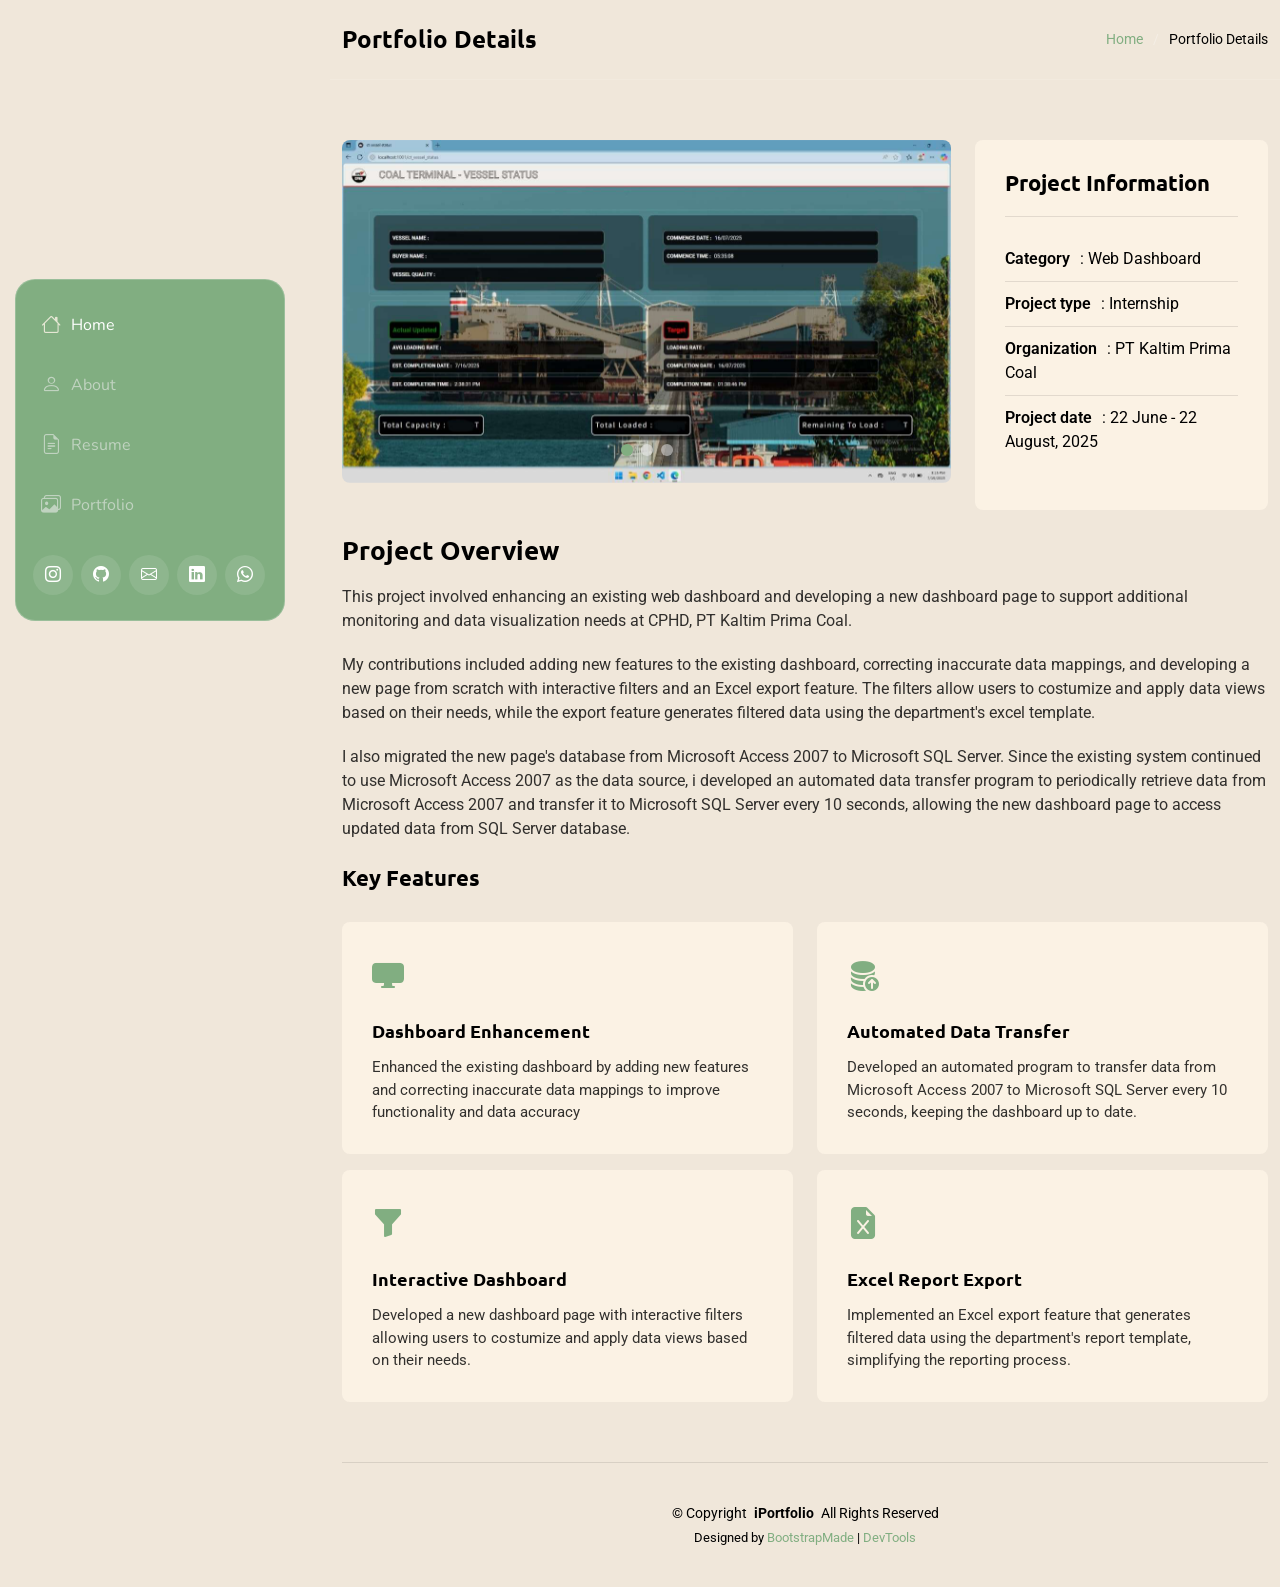
==== portfolio1-details.html @ 8351d17c "adding parts of portofolio" ====
<!DOCTYPE html>
<html lang="en">

<head>
  <meta charset="utf-8">
  <meta content="width=device-width, initial-scale=1.0" name="viewport">
  <title>My portfolio1</title>
  <meta name="description" content="">
  <meta name="keywords" content="">

  <!-- Favicons -->
  <link href="assets/img/favicon.png" rel="icon">
  <link href="assets/img/apple-touch-icon.png" rel="apple-touch-icon">

  <!-- Fonts -->
  <link href="https://fonts.googleapis.com" rel="preconnect">
  <link href="https://fonts.gstatic.com" rel="preconnect" crossorigin>
  <link href="https://fonts.googleapis.com/css2?family=Roboto:ital,wght@0,100;0,300;0,400;0,500;0,700;0,900;1,100;1,300;1,400;1,500;1,700;1,900&family=Ubuntu:ital,wght@0,300;0,400;0,500;0,700;1,300;1,400;1,500;1,700&family=Nunito:ital,wght@0,200;0,300;0,400;0,500;0,600;0,700;0,800;0,900;1,200;1,300;1,400;1,500;1,600;1,700;1,800;1,900&display=swap" rel="stylesheet">

  <!-- Vendor CSS Files -->
  <link href="assets/vendor/bootstrap/css/bootstrap.min.css" rel="stylesheet">
  <link href="assets/vendor/bootstrap-icons/bootstrap-icons.css" rel="stylesheet">
  <link href="assets/vendor/aos/aos.css" rel="stylesheet">
  <link href="assets/vendor/glightbox/css/glightbox.min.css" rel="stylesheet">
  <link href="assets/vendor/swiper/swiper-bundle.min.css" rel="stylesheet">

  <!-- Main CSS File -->
  <link href="assets/css/main.css" rel="stylesheet">

  <!-- =======================================================
  * Template Name: SnapFolio
  * Template URL: https://bootstrapmade.com/snapfolio-bootstrap-portfolio-template/
  * Updated: Jul 21 2025 with Bootstrap v5.3.7
  * Author: BootstrapMade.com
  * License: https://bootstrapmade.com/license/
  ======================================================== -->
</head>

<body class="portfolio-details-page">

  <header id="header" class="header dark-background d-flex flex-column justify-content-center">
    <i class="header-toggle d-xl-none bi bi-list"></i>

    <div class="header-container d-flex flex-column align-items-start">
      <nav id="navmenu" class="navmenu">
        <ul>
          <li><a href="index.html#hero" class="active"><i class="bi bi-house navicon"></i>Home</a></li>
          <li><a href="index.html#about"><i class="bi bi-person navicon"></i> About</a></li>
          <li><a href="index.html#resume"><i class="bi bi-file-earmark-text navicon"></i> Resume</a></li>
          <li><a href="index.html#portfolio"><i class="bi bi-images navicon"></i> Portfolio</a></li>
        </ul>
      </nav>

      <div class="social-links text-center">
        <a href="https://www.instagram.com/awenut_"><i class="bi bi-instagram"></i></a>
        <a href="https://github.com/AnisaWandalia"><i class="bi bi-github"></i></a>
        <a href="mailto:anisawandalia@gmail.com"><i class="bi bi-envelope"></i></a>
        <a href="https://linkedin.com/in/anisawandalia"><i class="bi bi-linkedin"></i></a>
        <a href="https://wa.me/6282187689643"><i class="bi bi-whatsapp"></i></a>
      </div>
    </div>

  </header>

  <main class="main">

    <!-- Page Title -->
    <div class="page-title dark-background">
      <div class="container d-lg-flex justify-content-between align-items-center">
        <h1 class="mb-2 mb-lg-0">Portfolio Details</h1>
        <nav class="breadcrumbs">
          <ol>
            <li><a href="index.html">Home</a></li>
            <li class="current">Portfolio Details</li>
          </ol>
        </nav>
      </div>
    </div><!-- End Page Title -->

    <!-- Portfolio Details Section -->
    <section id="portfolio-details" class="portfolio-details section">

      <div class="container" data-aos="fade-up" data-aos-delay="100">

        <div class="row gy-4">

          <div class="col-lg-8">
            <div class="portfolio-details-slider swiper init-swiper">

              <script type="application/json" class="swiper-config">
                {
                  "loop": true,
                  "speed": 600,
                  "autoplay": {
                    "delay": 5000
                  },
                  "slidesPerView": "auto",
                  "pagination": {
                    "el": ".swiper-pagination",
                    "type": "bullets",
                    "clickable": true
                  }
                }
              </script>

              <div class="swiper-wrapper align-items-center">

                <div class="swiper-slide">
                  <img src="assets/img/portfolio/KPC2.jpg" alt="Portfolio Image" class="img-fluid" loading="lazy">
                </div>

                <div class="swiper-slide">
                  <img src="assets/img/portfolio/KPC3.jpg" alt="Portfolio Image" class="img-fluid" loading="lazy">
                </div>

                <div class="swiper-slide">
                  <img src="assets/img/portfolio/KPC4.jpg" alt="Portfolio Image" class="img-fluid" loading="lazy">
                </div>

              </div>
              <div class="swiper-pagination"></div>
            </div>
          </div>

          <div class="col-lg-4">
            <div class="portfolio-info" data-aos="fade-left" data-aos-delay="200">
              <h3>Project Information</h3>
              <ul>
                <li><strong>Category</strong>: Web Dashboard</li>
                <li><strong>Project type</strong>: Internship</li>
                <li><strong>Organization</strong>: PT Kaltim Prima Coal</li>
                <li><strong>Project date</strong>: 22 June - 22 August, 2025</li>
              </ul>
            </div>
          </div>

          <div class="col-lg-12">
            <div class="portfolio-description" data-aos="fade-up" data-aos-delay="300">
              <h2>Project Overview</h2>
              <p>
                This project involved enhancing an existing web dashboard and developing a new dashboard page to support additional monitoring and data visualization needs at CPHD, PT Kaltim Prima Coal.
              <p>
                My contributions included adding new features to the existing dashboard, correcting inaccurate data mappings, and developing a new page from scratch with interactive filters and an Excel export feature. The filters allow users to costumize and apply data views based on their needs, while the export feature generates filtered data using the department's excel template.
              </p>
              <p>
                I also migrated the new page's database from Microsoft Access 2007 to Microsoft SQL Server. Since the existing system continued to use Microsoft Access 2007 as the data source, i developed an automated data transfer program to periodically retrieve data from Microsoft Access 2007 and transfer it to Microsoft SQL Server every 10 seconds, allowing the new dashboard page to access updated data from SQL Server database.
              </p>

              <div class="features mt-4">
                <h3>Key Features</h3>
                <div class="row gy-3">
                  <div class="col-md-6">
                    <div class="feature-item" data-aos="fade-up" data-aos-delay="400">
                      <i class="bi bi-display-fill"></i>
                      <h4>Dashboard Enhancement</h4>
                      <p>Enhanced the existing dashboard by adding new features and correcting inaccurate data mappings to improve functionality and data accuracy</p>
                    </div>
                  </div>

                  <div class="col-md-6">
                    <div class="feature-item" data-aos="fade-up" data-aos-delay="500">
                      <i class="bi bi-database-fill-up"></i>
                      <h4>Automated Data Transfer</h4>
                      <p>Developed an automated program to transfer data from Microsoft Access 2007 to Microsoft SQL Server every 10 seconds, keeping the dashboard up to date.</p>
                    </div>
                  </div>

                  <div class="col-md-6">
                    <div class="feature-item" data-aos="fade-up" data-aos-delay="600">
                      <i class="bi bi-funnel-fill"></i>
                      <h4>Interactive Dashboard</h4>
                      <p>Developed a new dashboard page with interactive filters allowing users to costumize and apply data views based on their needs.</p>
                    </div>
                  </div>

                  <div class="col-md-6">
                    <div class="feature-item" data-aos="fade-up" data-aos-delay="700">
                      <i class="bi bi-file-earmark-excel-fill"></i>
                      <h4>Excel Report Export</h4>
                      <p>Implemented an Excel export feature that generates filtered data using the department's report template, simplifying the reporting process.</p>
                    </div>
                  </div>
                </div>
              </div>
            </div>
          </div>

        </div>

      </div>

    </section><!-- /Portfolio Details Section -->

  </main>

  <footer id="footer" class="footer position-relative">

    <div class="container">
      <div class="copyright text-center ">
        <p>© <span>Copyright</span> <strong class="px-1 sitename">iPortfolio</strong> <span>All Rights Reserved</span></p>
      </div>
      <div class="credits">
        <!-- All the links in the footer should remain intact. -->
        <!-- You can delete the links only if you've purchased the pro version. -->
        <!-- Licensing information: https://bootstrapmade.com/license/ -->
        <!-- Purchase the pro version with working PHP/AJAX contact form: [buy-url] -->
        Designed by <a href="https://bootstrapmade.com/">BootstrapMade</a> | <a href="https://bootstrapmade.com/tools/">DevTools</a>
      </div>
    </div>

  </footer>

  <!-- Scroll Top -->
  <a href="#" id="scroll-top" class="scroll-top d-flex align-items-center justify-content-center"><i class="bi bi-arrow-up-short"></i></a>

  <!-- Preloader -->
  <div id="preloader"></div>

  <!-- Vendor JS Files -->
  <script src="assets/vendor/bootstrap/js/bootstrap.bundle.min.js"></script>
  <script src="assets/vendor/php-email-form/validate.js"></script>
  <script src="assets/vendor/aos/aos.js"></script>
  <script src="assets/vendor/typed.js/typed.umd.js"></script>
  <script src="assets/vendor/purecounter/purecounter_vanilla.js"></script>
  <script src="assets/vendor/waypoints/noframework.waypoints.js"></script>
  <script src="assets/vendor/isotope-layout/isotope.pkgd.min.js"></script>
  <script src="assets/vendor/imagesloaded/imagesloaded.pkgd.min.js"></script>
  <script src="assets/vendor/glightbox/js/glightbox.min.js"></script>
  <script src="assets/vendor/swiper/swiper-bundle.min.js"></script>

  <!-- Main JS File -->
  <script src="assets/js/main.js"></script>

</body>

</html>
---- assets/css/main.css ----
/**
* Template Name: SnapFolio
* Template URL: https://bootstrapmade.com/snapfolio-bootstrap-portfolio-template/
* Updated: Jul 21 2025 with Bootstrap v5.3.7
* Author: BootstrapMade.com
* License: https://bootstrapmade.com/license/
*/

/*--------------------------------------------------------------
# Font & Color Variables
# Help: https://bootstrapmade.com/color-system/
--------------------------------------------------------------*/
/* Fonts */
:root {
  --default-font: "Roboto",  system-ui, -apple-system, "Segoe UI", Roboto, "Helvetica Neue", Arial, "Noto Sans", "Liberation Sans", sans-serif, "Apple Color Emoji", "Segoe UI Emoji", "Segoe UI Symbol", "Noto Color Emoji";
  --heading-font: "Ubuntu",  sans-serif;
  --nav-font: "Nunito",  sans-serif;
}

/* Global Colors - The following color variables are used throughout the website. Updating them here will change the color scheme of the entire website */
:root { 
  --background-color: #f0e7da;
  --stripe-color: #eeeeee; /* Background color for the entire website, including individual sections */
  --default-color: #000000; /* Default color used for the majority of the text content across the entire website */
  --heading-color: #000000; /* Color for headings, subheadings and title throughout the website */
  --accent-color: #81ae81; /* Accent color that represents your brand on the website. It's used for buttons, links, and other elements that need to stand out */
  --surface-color: #fef5e8cc; /* The surface color is used as a background of boxed elements within sections, such as cards, icon boxes, or other elements that require a visual separation from the global background. */
  --contrast-color: #f2f2f2; /* Contrast color for text, ensuring readability against backgrounds of accent, heading, or default colors. */
} 

/* Nav Menu Colors - The following color variables are used specifically for the navigation menu. They are separate from the global colors to allow for more customization options */
:root {
  --nav-color: rgba(236, 236, 236, 0.59);  /* The default color of the main navmenu links */
  --nav-hover-color: #ffffff; /* Applied to main navmenu links when they are hovered over or active */
  --nav-mobile-background-color: #393939; /* Used as the background color for mobile navigation menu */
  --nav-dropdown-background-color: #393939; /* Used as the background color for dropdown items that appear when hovering over primary navigation items */
  --nav-dropdown-color: #ffffff; /* Used for navigation links of the dropdown items in the navigation menu. */
  --nav-dropdown-hover-color: #ececec; /* Similar to --nav-hover-color, this color is applied to dropdown navigation links when they are hovered over. */
}

/* Color Presets - These classes override global colors when applied to any section or element, providing reuse of the sam color scheme. */

.light-background {
  --background-color: #2c2c2c;
  --surface-color: #fef5e8cc;
}

.dark-background {
  --background-color: #040b14;
  --default-color: #ffffff;
  --heading-color: #000000;
  --surface-color: #fef5e8cc;
  --contrast-color: #ffffff;
}

/* Smooth scroll */
:root {
  scroll-behavior: smooth;
}

/*--------------------------------------------------------------
# General Styling & Shared Classes
--------------------------------------------------------------*/
body {
  color: var(--default-color);
  background-color: var(--background-color);
  font-family: var(--default-font);
}

a {
  color: var(--accent-color);
  text-decoration: none;
  transition: 0.3s;
}

a:hover {
  color: color-mix(in srgb, var(--accent-color), transparent 25%);
  text-decoration: none;
}

h1,
h2,
h3,
h4,
h5,
h6 {
  color: var(--heading-color);
  font-family: var(--heading-font);
}

/* PHP Email Form Messages
------------------------------*/
.php-email-form .error-message {
  display: none;
  background: #df1529;
  color: #ffffff;
  text-align: left;
  padding: 15px;
  margin-bottom: 24px;
  font-weight: 600;
}

.php-email-form .sent-message {
  display: none;
  color: #ffffff;
  background: #059652;
  text-align: center;
  padding: 15px;
  margin-bottom: 24px;
  font-weight: 600;
}

.php-email-form .loading {
  display: none;
  background: var(--surface-color);
  text-align: center;
  padding: 15px;
  margin-bottom: 24px;
}

.php-email-form .loading:before {
  content: "";
  display: inline-block;
  border-radius: 50%;
  width: 24px;
  height: 24px;
  margin: 0 10px -6px 0;
  border: 3px solid var(--accent-color);
  border-top-color: var(--surface-color);
  animation: php-email-form-loading 1s linear infinite;
}

@keyframes php-email-form-loading {
  0% {
    transform: rotate(0deg);
  }

  100% {
    transform: rotate(360deg);
  }
}

/*--------------------------------------------------------------
# Global Header
--------------------------------------------------------------*/
.header {
  --background-color: #81ae81;
  --contrast-color: #444444;
  color: var(--default-color);
  position: fixed;
  top: 0;
  left: 0;
  bottom: 0;
  padding: 0 15px;
  width: 300px;
  transition: all ease-in-out 0.3s;
  overflow-y: auto;
  z-index: 997;
}

.header .header-container {
  border-radius: 20px;
  padding: 15px;
  background-color: var(--background-color);
  border: 1px solid color-mix(in srgb, var(--default-color), transparent 80%);
}

.header .social-links {
  margin: 0 0 10px 0;
}

.header .social-links a {
  font-size: 16px;
  display: inline-flex;
  align-items: center;
  justify-content: center;
  background: color-mix(in srgb, var(--default-color), transparent 90%);
  color: var(--default-color);
  margin: 0 2px;
  border-radius: 50%;
  text-align: center;
  width: 40px;
  height: 40px;
  transition: 0.3s;
}

.header .social-links a:hover {
  color: var(--contrast-color);
  background: var(--surface-color);
}

@media (min-width: 1200px) {

  .header~main,
  .header~#footer {
    margin-left: 330px;
  }
}

@media (max-width: 1199px) {
  .header {
    left: -100%;
  }
}

.header.header-show {
  left: 0;
}

.header .header-toggle {
  color: var(--contrast-color);
  background-color: var(--accent-color);
  font-size: 22px;
  display: flex;
  align-items: center;
  justify-content: center;
  width: 40px;
  height: 40px;
  border-radius: 50%;
  cursor: pointer;
  position: fixed;
  top: 15px;
  right: 15px;
  z-index: 9999;
  transition: background-color 0.3s;
}

.header .header-toggle:hover {
  color: var(--contrast-color);
  background-color: color-mix(in srgb, var(--accent-color) 90%, white 15%);
}

/*--------------------------------------------------------------
# Navigation Menu
--------------------------------------------------------------*/
.mobile-nav-toggle {
  display: none;
}

.navmenu {
  padding: 0;
  z-index: 9997;
  width: 100%;
}

.navmenu ul {
  list-style: none;
  padding: 0 0 20px 0;
  margin: 0;
}

.navmenu a,
.navmenu a:focus {
  color: var(--nav-color);
  padding: 15px 10px;
  font-family: var(--nav-font);
  font-size: 16px;
  font-weight: 400;
  display: flex;
  align-items: center;
  white-space: nowrap;
  transition: 0.3s;
  width: 100%;
}

.navmenu a .navicon,
.navmenu a:focus .navicon {
  font-size: 20px;
  margin-right: 10px;
}

.navmenu a .toggle-dropdown,
.navmenu a:focus .toggle-dropdown {
  font-size: 12px;
  line-height: 0;
  margin-left: auto;
  width: 30px;
  height: 30px;
  display: flex;
  align-items: center;
  justify-content: center;
  border-radius: 50%;
  transition: 0.3s;
  flex-shrink: 0;
  background-color: color-mix(in srgb, var(--accent-color), transparent 90%);
}

.navmenu a .toggle-dropdown:hover,
.navmenu a:focus .toggle-dropdown:hover {
  background-color: var(--accent-color);
  color: var(--contrast-color);
}

.navmenu a:hover,
.navmenu .active,
.navmenu .active:focus {
  color: var(--nav-hover-color);
}

.navmenu a:hover .navicon,
.navmenu .active .navicon,
.navmenu .active:focus .navicon {
  color: var(--surface-color);
}

.navmenu .active .toggle-dropdown,
.navmenu .active:focus .toggle-dropdown {
  background-color: var(--accent-color);
  color: var(--contrast-color);
  transform: rotate(180deg);
}

.navmenu .dropdown {
  display: block;
}

.navmenu .dropdown a,
.navmenu .dropdown a:focus {
  color: --nav-dropdown-color;
}

.navmenu .dropdown a:hover,
.navmenu .dropdown .active,
.navmenu .dropdown .active:focus {
  color: var(--nav-dropdown-hover-color);
}

.navmenu .dropdown ul {
  position: static;
  display: none;
  z-index: 99;
  padding: 5px 10px;
  margin: 5px 10px;
  background-color: var(--nav-dropdown-background-color);
  border: 1px solid color-mix(in srgb, var(--default-color), transparent 90%);
  box-shadow: none;
  transition: all 0.5s ease-in-out;
}

.navmenu .dropdown ul ul {
  background-color: rgba(33, 37, 41, 0.1);
}

.navmenu .dropdown>.dropdown-active {
  display: block;
  background-color: rgba(33, 37, 41, 0.03);
}

/*--------------------------------------------------------------
# Global Footer
--------------------------------------------------------------*/
.footer {
  color: var(--default-color);
  background-color: var(--background-color);
  font-size: 14px;
  padding: 0 0 40px 0;
  position: relative;
}

.footer .copyright {
  padding-top: 40px;
  border-top: 1px solid color-mix(in srgb, var(--default-color), transparent 90%);
}

.footer .copyright p {
  margin-bottom: 0;
}

.footer .credits {
  margin-top: 4px;
  font-size: 13px;
  text-align: center;
}

/*--------------------------------------------------------------
# Preloader
--------------------------------------------------------------*/
#preloader {
  position: fixed;
  inset: 0;
  z-index: 999999;
  overflow: hidden;
  background: var(--background-color);
  transition: all 0.6s ease-out;
}

#preloader:before {
  content: "";
  position: fixed;
  top: calc(50% - 30px);
  left: calc(50% - 30px);
  border: 6px solid #ffffff;
  border-color: var(--accent-color) transparent var(--accent-color) transparent;
  border-radius: 50%;
  width: 60px;
  height: 60px;
  animation: animate-preloader 1.5s linear infinite;
}

@keyframes animate-preloader {
  0% {
    transform: rotate(0deg);
  }

  100% {
    transform: rotate(360deg);
  }
}

/*--------------------------------------------------------------
# Scroll Top Button
--------------------------------------------------------------*/
.scroll-top {
  position: fixed;
  visibility: hidden;
  opacity: 0;
  right: 15px;
  bottom: -15px;
  z-index: 99999;
  background-color: var(--accent-color);
  width: 44px;
  height: 44px;
  border-radius: 50px;
  transition: all 0.4s;
}

.scroll-top i {
  font-size: 24px;
  color: var(--contrast-color);
  line-height: 0;
}

.scroll-top:hover {
  background-color: color-mix(in srgb, var(--accent-color), transparent 20%);
  color: var(--contrast-color);
}

.scroll-top.active {
  visibility: visible;
  opacity: 1;
  bottom: 15px;
}

/*--------------------------------------------------------------
# Disable aos animation delay on mobile devices
--------------------------------------------------------------*/
@media screen and (max-width: 768px) {
  [data-aos-delay] {
    transition-delay: 0 !important;
  }
}

/*--------------------------------------------------------------
# Global Page Titles & Breadcrumbs
--------------------------------------------------------------*/
.page-title {
  color: var(--default-color);
  padding: 25px 0 0 0;
  position: relative;
}

.page-title .container {
  border-bottom: 1px solid color-mix(in srgb, var(--default-color), transparent 90%);
  padding-bottom: 25px;
}

.page-title h1 {
  font-size: 24px;
  font-weight: 700;
}

.page-title .breadcrumbs ol {
  display: flex;
  flex-wrap: wrap;
  list-style: none;
  padding: 0;
  margin: 0;
  font-size: 14px;
  font-weight: 400;
}

.page-title .breadcrumbs ol li+li {
  padding-left: 10px;
}

.page-title .breadcrumbs ol li+li::before {
  content: "/";
  display: inline-block;
  padding-right: 10px;
  color: color-mix(in srgb, var(--default-color), transparent 70%);
}

/*--------------------------------------------------------------
# Global Sections
--------------------------------------------------------------*/
section,
.section {
  color: var(--default-color);
  background-color: var(--background-color);
  padding: 60px 0;
  overflow: clip;
}

/*--------------------------------------------------------------
# Global Section Titles
--------------------------------------------------------------*/
.section-title {
  text-align: center;
  padding-bottom: 60px;
  position: relative;
}

.section-title h2 {
  font-size: 32px;
  font-weight: 700;
  position: relative;
}

.section-title h2:before,
.section-title h2:after {
  content: "";
  width: 50px;
  height: 2px;
  background: var(--accent-color);
  display: inline-block;
}

.section-title h2:before {
  margin: 0 15px 10px 0;
}

.section-title h2:after {
  margin: 0 0 10px 15px;
}

.section-title p {
  margin-bottom: 0;
}

/*--------------------------------------------------------------
# Hero Section
--------------------------------------------------------------*/
.hero {
  min-height: 100vh;
  position: relative;
  overflow: hidden;
  display: flex;
  align-items: center;
}

.hero .background-elements {
  position: absolute;
  top: 0;
  left: 0;
  width: 100%;
  height: 100%;
  z-index: 1;
  overflow: hidden;
}

.hero .background-elements .bg-circle {
  position: absolute;
  border-radius: 50%;
  background: linear-gradient(65deg, color-mix(in srgb, var(--accent-color), transparent 60%), color-mix(in srgb, var(--accent-color), transparent 95%));
  animation: float 6s ease-in-out infinite;
}

.hero .background-elements .bg-circle.circle-1 {
  width: 300px;
  height: 300px;
  top: 10%;
  right: 10%;
  animation-delay: 0s;
}

.hero .background-elements .bg-circle.circle-2 {
  width: 200px;
  height: 200px;
  bottom: 20%;
  left: 5%;
  animation-delay: 2s;
}

.hero .background-elements .bg-circle.circle-3 {
  width: 140px;
  height: 140px;
  bottom: 0%;
  left: 88%;
  animation-delay: 4s;
}

.hero .hero-content {
  position: relative;
  width: 100%;
  z-index: 2;
}

.hero .container {
  position: relative;
  z-index: 3;
}

.hero .hero-text h1 {
  font-size: 72px;
  font-weight: 800;
  line-height: 1.1;
  margin-bottom: 15px;
  color: var(--heading-color);
}

.hero .hero-text h1 .accent-text {
  color: var(--accent-color);
  position: relative;
}

.hero .hero-text h1 .accent-text::after {
  content: "";
  position: absolute;
  bottom: -5px;
  left: 0;
  width: 100%;
  height: 3px;
  background: linear-gradient(90deg, var(--accent-color), color-mix(in srgb, var(--accent-color), transparent 50%));
}

.hero .hero-text h2 {
  font-size: 32px;
  font-weight: 600;
  color: var(--heading-color);
  margin-bottom: 10px;
}

.hero .hero-text .lead {
  font-size: 24px;
  margin-bottom: 20px;
  color: var(--default-color);
}

.hero .hero-text .lead span {
  color: var(--accent-color);
  font-weight: 600;
  border-bottom: 2px solid var(--accent-color);
  padding-bottom: 2px;
}

.hero .hero-text .description {
  font-size: 18px;
  line-height: 1.6;
  color: color-mix(in srgb, var(--default-color), transparent 20%);
  margin-bottom: 40px;
  max-width: 500px;
}

.hero .hero-actions {
  display: flex;
  gap: 20px;
  margin-bottom: 40px;
  flex-wrap: wrap;
}

.hero .hero-actions .btn {
  padding: 14px 30px;
  font-size: 16px;
  font-weight: 600;
  border-radius: 50px;
  text-decoration: none;
  transition: all 0.3s ease;
  border: 2px solid;
}

.hero .hero-actions .btn.btn-primary {
  background-color: var(--accent-color);
  color: var(--contrast-color);
  border-color: var(--accent-color);
}

.hero .hero-actions .btn.btn-primary:hover {
  background-color: color-mix(in srgb, var(--accent-color), black 10%);
  transform: translateY(-2px);
  box-shadow: 0 8px 25px color-mix(in srgb, var(--accent-color), transparent 70%);
}

.hero .hero-actions .btn.btn-outline {
  background-color: transparent;
  color: var(--accent-color);
  border-color: var(--accent-color);
}

.hero .hero-actions .btn.btn-outline:hover {
  background-color: var(--accent-color);
  color: var(--contrast-color);
  transform: translateY(-2px);
}

.hero .social-links {
  display: flex;
  gap: 20px;
}

.hero .social-links a {
  width: 50px;
  height: 50px;
  display: flex;
  align-items: center;
  justify-content: center;
  background-color: var(--surface-color);
  color: color-mix(in srgb, var(--default-color), transparent 40%);
  border-radius: 50%;
  font-size: 20px;
  transition: all 0.3s ease;
}

.hero .social-links a:hover {
  color: var(--contrast-color);
  background-color: var(--accent-color);
  transform: translateY(-3px);
  box-shadow: 0 8px 25px color-mix(in srgb, var(--accent-color), transparent 70%);
}

.hero .hero-visual {
  display: flex;
  justify-content: center;
  align-items: center;
  height: 100%;
}

.hero .hero-visual .profile-container {
  position: relative;
  width: 400px;
  height: 400px;
}

.hero .hero-visual .profile-container .profile-background {
  position: absolute;
  top: 15px;
  left: 15px;
  width: 100%;
  height: 100%;
  background: color-mix(in srgb, var(--accent-color), transparent 90%);
  border-radius: 30px;
  z-index: 1;
}

.hero .hero-visual .profile-container .profile-image {
  position: relative;
  width: 100%;
  height: 100%;
  object-fit: cover;
  border-radius: 30px;
  z-index: 2;
}

@keyframes float {

  0%,
  100% {
    transform: translateY(0px);
  }

  50% {
    transform: translateY(-20px);
  }
}

@keyframes floatIcon {

  0%,
  100% {
    transform: translateY(0px) rotate(0deg);
  }

  50% {
    transform: translateY(-10px) rotate(5deg);
  }
}

@media (max-width: 992px) {
  .hero .hero-text {
    text-align: center;
    margin-bottom: 50px;
  }

  .hero .hero-text h1 {
    font-size: 56px;
  }

  .hero .hero-text h2 {
    font-size: 28px;
  }

  .hero .hero-text .lead {
    font-size: 20px;
  }

  .hero .hero-visual .profile-container {
    width: 350px;
    height: 350px;
  }
}

@media (max-width: 768px) {
  .hero .hero-text h1 {
    font-size: 42px;
  }

  .hero .hero-text h2 {
    font-size: 24px;
  }

  .hero .hero-text .lead {
    font-size: 18px;
  }

  .hero .hero-text .description {
    font-size: 16px;
  }

  .hero .hero-actions {
    justify-content: center;
  }

  .hero .hero-actions .btn {
    padding: 12px 25px;
    font-size: 14px;
  }

  .hero .hero-visual .profile-container {
    width: 300px;
    height: 300px;
  }

  .hero .background-elements .bg-circle.circle-1 {
    width: 200px;
    height: 200px;
  }

  .hero .background-elements .bg-circle.circle-2 {
    width: 150px;
    height: 150px;
  }

  .hero .background-elements .bg-circle.circle-3 {
    width: 100px;
    height: 100px;
  }
}

/*--------------------------------------------------------------
# About Section
--------------------------------------------------------------*/
.about .profile-card {
  background: linear-gradient(0deg, var(--surface-color) 0%, color-mix(in srgb, var(--surface-color), var(--accent-color) 5%) 100%);
  border-radius: 2rem;
  padding: 2.5rem;
  text-align: center;
  box-shadow: 0 20px 40px rgba(0, 0, 0, 0.08);
  border: 1px solid color-mix(in srgb, var(--accent-color), transparent 90%);
  position: relative;
  overflow: hidden;
}

.about .profile-card::before {
  content: "";
  position: absolute;
  top: 0;
  left: 0;
  right: 0;
  height: 4px;
  background: linear-gradient(90deg, var(--accent-color), color-mix(in srgb, var(--accent-color), var(--heading-color) 30%));
}

@media (max-width: 991px) {
  .about .profile-card {
    margin-bottom: 3rem;
  }
}

.about .profile-header {
  position: relative;
  margin-bottom: 2rem;
}

.about .profile-header .profile-image {
  width: 160px;
  height: 160px;
  margin: 0 auto 1.5rem;
  border-radius: 50%;
  overflow: hidden;
  border: 4px solid var(--accent-color);
  box-shadow: 0 10px 30px rgba(0, 0, 0, 0.15);
}

.about .profile-header .profile-image img {
  width: 100%;
  height: 100%;
  object-fit: cover;
}

.about .profile-header .profile-badge {
  position: absolute;
  bottom: 20px;
  right: calc(50% - 65px);
  width: 32px;
  height: 32px;
  background-color: var(--accent-color);
  border-radius: 50%;
  display: flex;
  align-items: center;
  justify-content: center;
  border: 3px solid var(--surface-color);
}

.about .profile-header .profile-badge i {
  color: var(--contrast-color);
  font-size: 14px;
}

.about .profile-content h3 {
  font-size: 1.5rem;
  font-weight: 700;
  margin-bottom: 0.5rem;
  color: var(--heading-color);
}

.about .profile-content .profession {
  color: var(--accent-color);
  font-weight: 500;
  margin-bottom: 2rem;
}

.about .contact-links {
  display: flex;
  flex-direction: column;
  gap: 1rem;
}

.about .contact-links .contact-item {
  display: flex;
  align-items: center;
  gap: 0.75rem;
  padding: 0.75rem 1rem;
  background-color: color-mix(in srgb, var(--surface-color), var(--background-color) 50%);
  border-radius: 0.75rem;
  text-decoration: none;
  color: var(--default-color);
  transition: all 0.3s;
  border: 1px solid color-mix(in srgb, var(--default-color), transparent 90%);
}

.about .contact-links .contact-item:hover {
  background-color: var(--accent-color);
  color: var(--contrast-color);
  transform: translateY(-2px);
  box-shadow: 0 5px 20px color-mix(in srgb, var(--accent-color), transparent 70%);
}

.about .contact-links .contact-item i {
  font-size: 1rem;
  width: 18px;
}

.about .about-content {
  padding-left: 3rem;
}

@media (max-width: 991px) {
  .about .about-content {
    padding-left: 0;
  }
}

.about .about-content .section-header {
  margin-bottom: 2rem;
}

.about .about-content .section-header .badge-text {
  display: inline-block;
  background: linear-gradient(135deg, var(--accent-color), color-mix(in srgb, var(--accent-color), var(--heading-color) 20%));
  color: var(--contrast-color);
  padding: 0.5rem 1.5rem;
  border-radius: 2rem;
  font-size: 0.875rem;
  font-weight: 600;
  letter-spacing: 0.5px;
  margin-bottom: 1.5rem;
}

.about .about-content .section-header h2 {
  font-size: 2.25rem;
  font-weight: 700;
  line-height: 1.3;
  margin: 0;
}

@media (max-width: 768px) {
  .about .about-content .section-header h2 {
    font-size: 1.875rem;
  }
}

.about .about-content .description {
  margin-bottom: 2.5rem;
}

.about .about-content .description p {
  font-size: 1.1rem;
  line-height: 1.7;
  color: color-mix(in srgb, var(--default-color), transparent 20%);
  margin-bottom: 1.5rem;
}

.about .about-content .description p:last-child {
  margin-bottom: 0;
}

.about .stats-grid {
  display: grid;
  grid-template-columns: repeat(3, 1fr);
  gap: 2rem;
  margin-bottom: 2.5rem;
  padding: 2rem;
  background-color: var(--surface-color);
  border-radius: 1.5rem;
  box-shadow: 0 10px 30px rgba(0, 0, 0, 0.05);
}

@media (max-width: 768px) {
  .about .stats-grid {
    grid-template-columns: 1fr;
    gap: 1.5rem;
    text-align: center;
  }
}

.about .stats-grid .stat-item {
  text-align: center;
}

.about .stats-grid .stat-item .stat-number {
  font-size: 2rem;
  font-weight: 700;
  color: var(--accent-color);
  display: block;
  margin-bottom: 0.5rem;
}

.about .stats-grid .stat-item .stat-label {
  font-size: 0.875rem;
  color: color-mix(in srgb, var(--default-color), transparent 40%);
  font-weight: 500;
}

.about .details-grid {
  margin-bottom: 2.5rem;
}

.about .details-grid .detail-row {
  display: grid;
  grid-template-columns: 1fr 1fr;
  gap: 2rem;
  margin-bottom: 1.5rem;
}

@media (max-width: 768px) {
  .about .details-grid .detail-row {
    grid-template-columns: 1fr;
    gap: 1rem;
  }
}

.about .details-grid .detail-row:last-child {
  margin-bottom: 0;
}

.about .details-grid .detail-item .detail-label {
  display: block;
  font-size: 0.875rem;
  color: color-mix(in srgb, var(--default-color), transparent 50%);
  margin-bottom: 0.5rem;
  font-weight: 500;
}

.about .details-grid .detail-item .detail-value {
  display: block;
  font-weight: 600;
  color: var(--heading-color);
  font-size: 1rem;
}

.about .cta-section {
  display: flex;
  gap: 1rem;
  flex-wrap: wrap;
}

.about .cta-section .btn {
  padding: 0.875rem 2rem;
  border-radius: 0.75rem;
  font-weight: 600;
  text-decoration: none;
  transition: all 0.3s;
  display: inline-flex;
  align-items: center;
  gap: 0.5rem;
  border: 2px solid transparent;
}

.about .cta-section .btn.btn-primary {
  background-color: var(--accent-color);
  color: var(--contrast-color);
}

.about .cta-section .btn.btn-primary:hover {
  background-color: color-mix(in srgb, var(--accent-color), black 15%);
  transform: translateY(-2px);
  box-shadow: 0 10px 30px color-mix(in srgb, var(--accent-color), transparent 60%);
}

.about .cta-section .btn.btn-outline {
  background-color: transparent;
  color: var(--default-color);
  border-color: color-mix(in srgb, var(--default-color), transparent 70%);
}

.about .cta-section .btn.btn-outline:hover {
  border-color: var(--accent-color);
  transform: translateY(-2px);
}

/*--------------------------------------------------------------
# Stats Section
--------------------------------------------------------------*/
.stats .stats-wrapper {
  display: grid;
  grid-template-columns: repeat(4, 1fr);
  gap: 20px;
}

@media (max-width: 992px) {
  .stats .stats-wrapper {
    grid-template-columns: repeat(2, 1fr);
  }
}

@media (max-width: 576px) {
  .stats .stats-wrapper {
    grid-template-columns: 1fr;
  }
}

.stats .stats-item {
  background: linear-gradient(135deg, color-mix(in srgb, var(--surface-color), transparent 5%), var(--surface-color));
  border-radius: 15px;
  padding: 40px 20px;
  text-align: center;
  position: relative;
  transition: transform 0.3s ease, box-shadow 0.3s ease;
  box-shadow: 0 10px 30px rgba(0, 0, 0, 0.05);
  overflow: hidden;
}

.stats .stats-item:hover {
  transform: translateY(-10px);
  box-shadow: 0 15px 35px rgba(0, 0, 0, 0.1);
}

.stats .stats-item:hover .icon-wrapper {
  transform: scale(1.1);
}

.stats .stats-item:nth-child(1) .icon-wrapper {
  background-color: color-mix(in srgb, var(--accent-color), transparent 85%);
}

.stats .stats-item:nth-child(1) .icon-wrapper i {
  color: color-mix(in srgb, var(--accent-color), transparent 10%);
}

.stats .stats-item:nth-child(2) .icon-wrapper {
  background-color: color-mix(in srgb, #ff7e00, transparent 85%);
}

.stats .stats-item:nth-child(2) .icon-wrapper i {
  color: color-mix(in srgb, #ff7e00, transparent 10%);
}

.stats .stats-item:nth-child(3) .icon-wrapper {
  background-color: color-mix(in srgb, #00c875, transparent 85%);
}

.stats .stats-item:nth-child(3) .icon-wrapper i {
  color: color-mix(in srgb, #00c875, transparent 10%);
}

.stats .stats-item:nth-child(4) .icon-wrapper {
  background-color: color-mix(in srgb, #e83e8c, transparent 85%);
}

.stats .stats-item:nth-child(4) .icon-wrapper i {
  color: color-mix(in srgb, #e83e8c, transparent 10%);
}

.stats .stats-item .icon-wrapper {
  width: 80px;
  height: 80px;
  border-radius: 50%;
  display: flex;
  align-items: center;
  justify-content: center;
  margin: 0 auto 20px;
  transition: transform 0.3s ease;
}

.stats .stats-item .icon-wrapper i {
  font-size: 36px;
}

.stats .stats-item span {
  display: block;
  font-size: 48px;
  font-weight: 700;
  color: var(--heading-color);
  margin-bottom: 10px;
  line-height: 1;
  font-family: var(--heading-font);
}

.stats .stats-item p {
  color: var(--default-color);
  font-size: 18px;
  margin: 0;
  font-weight: 500;
  font-family: var(--heading-font);
  opacity: 0.8;
}

/*--------------------------------------------------------------
# Skills Section
--------------------------------------------------------------*/
.skills .skills-category {
  background-color: var(--surface-color);
  padding: 30px;
  border-radius: 8px;
  box-shadow: 0 0 20px rgba(0, 0, 0, 0.05);
  height: 100%;
  transition: transform 0.3s;
}

.skills .skills-category:hover {
  transform: translateY(-5px);
}

.skills .skills-category h3 {
  font-size: 24px;
  margin-bottom: 25px;
  position: relative;
  padding-bottom: 15px;
}

.skills .skills-category h3:after {
  content: "";
  position: absolute;
  bottom: 0;
  left: 0;
  width: 50px;
  height: 2px;
  background-color: var(--accent-color);
}

.skills .skill-item {
  margin-bottom: 25px;
}

.skills .skill-item:last-child {
  margin-bottom: 0;
}

.skills .skill-item h4 {
  font-size: 16px;
  margin-bottom: 8px;
}

.skills .skill-item .skill-percentage {
  font-size: 14px;
  color: color-mix(in srgb, var(--heading-color), transparent 30%);
}

.skills .skill-item .progress {
  height: 8px;
  background-color: color-mix(in srgb, var(--accent-color), transparent 90%);
  border-radius: 20px;
  overflow: hidden;
  position: relative;
}

.skills .skill-item .progress .progress-bar {
  background-color: var(--accent-color);
  transition: width 1.5s ease-in-out;
  width: 0;
  height: 100%;
  border-radius: 20px;
}

.skills .skill-item .skill-tooltip {
  font-size: 14px;
  color: color-mix(in srgb, var(--default-color), transparent 30%);
  margin-top: 8px;
  opacity: 0;
  transform: translateY(-5px);
  transition: all 0.3s;
}

.skills .skill-item:hover .skill-tooltip {
  opacity: 1;
  transform: translateY(0);
}

.skills .skill-box {
  background-color: var(--surface-color);
  padding: 25px 20px;
  border-radius: 8px;
  text-align: center;
  transition: all 0.3s;
  height: 100%;
  position: relative;
  overflow: hidden;
  box-shadow: 0 0 15px rgba(0, 0, 0, 0.05);
}

.skills .skill-box:hover {
  transform: translateY(-5px);
}

.skills .skill-box:hover i {
  color: var(--accent-color);
  transform: scale(1.1);
}

.skills .skill-box:hover .skill-tooltip {
  opacity: 1;
  transform: translateY(0);
}

.skills .skill-box i {
  font-size: 36px;
  color: color-mix(in srgb, var(--accent-color), transparent 20%);
  margin-bottom: 15px;
  display: inline-block;
  transition: all 0.3s;
}

.skills .skill-box h4 {
  font-size: 18px;
  margin-bottom: 10px;
}

.skills .skill-box .skill-tooltip {
  font-size: 14px;
  color: color-mix(in srgb, var(--default-color), transparent 30%);
  opacity: 0;
  transform: translateY(5px);
  transition: all 0.3s;
}

.skills .badge-text {
  display: inline-block;
  background: linear-gradient(135deg, var(--accent-color), color-mix(in srgb, var(--accent-color), var(--heading-color) 20%));
  color: var(--contrast-color);
  padding: 0.5rem 1.5rem;
  border-radius: 2rem;
  font-size: 0.875rem;
  font-weight: 600;
  letter-spacing: 0.5px;
  margin-bottom: 1.5rem;
}

@media (max-width: 991.98px) {
  .skills .skills-category {
    margin-bottom: 30px;
  }

  .skills .skills-category:last-child {
    margin-bottom: 0;
  }
}

@media (max-width: 767.98px) {
  .skills .skill-box {
    margin-bottom: 20px;
  }

  .skills .skill-box:last-child {
    margin-bottom: 0;
  }
}

/*--------------------------------------------------------------
# Resume Section
--------------------------------------------------------------*/
.resume .resume-side {
  background-color: var(--surface-color);
  padding: 2rem;
  border-radius: 10px;
  box-shadow: 0 0 20px rgba(0, 0, 0, 0.1);
  height: 100%;
}

.resume .resume-side .profile-img {
  text-align: center;
}

.resume .resume-side .profile-img img {
  width: 200px;
  height: 200px;
  object-fit: cover;
  border: 5px solid color-mix(in srgb, var(--accent-color), transparent 85%);
  border-radius: 50%;
}

.resume .resume-side h3 {
  font-size: 1.5rem;
  margin-bottom: 1rem;
  color: var(--heading-color);
  font-weight: 600;
}

.resume .resume-side .contact-info li {
  margin-bottom: 1rem;
  color: var(--default-color);
}

.resume .resume-side .contact-info li i {
  width: 25px;
  color: var(--accent-color);
  margin-right: 0.5rem;
}

.resume .resume-side .skill-item {
  margin-bottom: 1.5rem;
}

.resume .resume-side .skill-item span {
  font-size: 0.9rem;
  color: var(--default-color);
}

.resume .resume-side .skill-item .progress {
  height: 8px;
  background-color: color-mix(in srgb, var(--accent-color), transparent 90%);
  border-radius: 4px;
  margin-top: 0.5rem;
}

.resume .resume-side .skill-item .progress .progress-bar {
  background-color: var(--accent-color);
  width: 0;
  transition: width 1s ease;
}

.resume .resume-section {
  margin-bottom: 3rem;
}

.resume .resume-section h3 {
  font-size: 1.75rem;
  margin-bottom: 1.5rem;
  color: var(--heading-color);
  font-weight: 600;
}

.resume .resume-section h3 i {
  color: var(--accent-color);
}

.resume .resume-section .resume-item {
  padding-left: 1.5rem;
  border-left: 2px solid color-mix(in srgb, var(--accent-color), transparent 80%);
  margin-bottom: 2rem;
  position: relative;
}

.resume .resume-section .resume-item:before {
  content: "";
  position: absolute;
  width: 16px;
  height: 16px;
  border-radius: 50%;
  left: -9px;
  top: 0;
  background: var(--accent-color);
}

.resume .resume-section .resume-item h4 {
  font-size: 1.2rem;
  margin-bottom: 0.5rem;
  color: var(--heading-color);
  font-weight: 600;
}

.resume .resume-section .resume-item h5 {
  font-size: 1rem;
  margin-bottom: 0.5rem;
  color: var(--accent-color);
}

.resume .resume-section .resume-item .company {
  font-size: 0.95rem;
  margin-bottom: 1rem;
  color: var(--heading-color);
}

.resume .resume-section .resume-item .company i {
  margin-right: 0.5rem;
}

.resume .resume-section .resume-item ul {
  padding-left: 1.2rem;
}

.resume .resume-section .resume-item ul li {
  margin-bottom: 0.5rem;
  color: var(--default-color);
}

.resume .resume-section .resume-item p {
  color: var(--default-color);
  margin-bottom: 0;
}

@media (max-width: 991.98px) {
  .resume .resume-side {
    margin-bottom: 2rem;
  }
}

/*--------------------------------------------------------------
# Portfolio Section
--------------------------------------------------------------*/
@media (max-width: 991px) {
  .portfolio .filter-sidebar {
    margin-bottom: 30px;
  }
}

.portfolio .filters-wrapper {
  background-color: color-mix(in srgb, var(--surface-color), var(--default-color) 3%);
  padding: 30px;
  border-radius: 10px;
  box-shadow: 0 5px 25px rgba(0, 0, 0, 0.05);
}

@media (max-width: 991px) {
  .portfolio .filters-wrapper {
    padding: 20px;
  }
}

.portfolio .portfolio-filters {
  padding: 0;
  margin: 0;
  list-style: none;
  display: flex;
  flex-direction: column;
  gap: 10px;
}

@media (max-width: 991px) {
  .portfolio .portfolio-filters {
    flex-direction: row;
    flex-wrap: wrap;
    justify-content: center;
  }
}

.portfolio .portfolio-filters li {
  cursor: pointer;
  padding: 12px 20px;
  font-size: 16px;
  font-weight: 500;
  line-height: 1;
  color: var(--default-color);
  transition: all 0.3s ease-in-out;
  border-radius: 6px;
  background: transparent;
  position: relative;
  border-left: 3px solid transparent;
}

@media (max-width: 991px) {
  .portfolio .portfolio-filters li {
    padding: 8px 16px;
    border: 1px solid color-mix(in srgb, var(--accent-color), transparent 80%);
    border-left-width: 3px;
  }
}

.portfolio .portfolio-filters li:hover {
  color: var(--accent-color);
  background-color: color-mix(in srgb, var(--accent-color), transparent 90%);
  border-left-color: color-mix(in srgb, var(--accent-color), transparent 50%);
}

.portfolio .portfolio-filters li.filter-active {
  color: var(--accent-color);
  background-color: color-mix(in srgb, var(--accent-color), transparent 90%);
  border-left-color: var(--accent-color);
  font-weight: 600;
}

.portfolio .portfolio-wrap {
  transition: 0.4s;
  position: relative;
  overflow: hidden;
  border-radius: 12px;
  box-shadow: 0 5px 20px rgba(0, 0, 0, 0.08);
  height: 100%;
}

.portfolio .portfolio-wrap img {
  transition: transform 0.6s cubic-bezier(0.215, 0.61, 0.355, 1);
  width: 100%;
  height: 350px;
  object-fit: cover;
}

.portfolio .portfolio-wrap .portfolio-info {
  position: absolute;
  bottom: 0;
  left: 0;
  right: 0;
  padding: 25px;
  background: linear-gradient(to top, rgba(0, 0, 0, 0.8) 0%, rgba(0, 0, 0, 0.4) 60%, rgba(0, 0, 0, 0) 100%);
  z-index: 3;
  transition: all 0.4s cubic-bezier(0.215, 0.61, 0.355, 1);
  transform: translateY(20px);
  opacity: 0;
}

.portfolio .portfolio-wrap .portfolio-info .content {
  transition: all 0.4s cubic-bezier(0.215, 0.61, 0.355, 1);
  transform: translateY(20px);
}

.portfolio .portfolio-wrap .portfolio-info .category {
  display: inline-block;
  color: var(--accent-color);
  font-size: 14px;
  font-weight: 500;
  text-transform: uppercase;
  letter-spacing: 1px;
  margin-bottom: 8px;
}

.portfolio .portfolio-wrap .portfolio-info h4 {
  font-size: 20px;
  color: var(--contrast-color);
  font-weight: 700;
  margin-bottom: 15px;
}

.portfolio .portfolio-wrap .portfolio-info .portfolio-links {
  display: flex;
  gap: 12px;
}

.portfolio .portfolio-wrap .portfolio-info .portfolio-links a {
  color: var(--contrast-color);
  width: 40px;
  height: 40px;
  display: flex;
  align-items: center;
  justify-content: center;
  background-color: color-mix(in srgb, var(--accent-color), transparent 30%);
  border-radius: 50%;
  font-size: 18px;
  transition: 0.3s;
}

.portfolio .portfolio-wrap .portfolio-info .portfolio-links a:hover {
  background-color: var(--accent-color);
  transform: translateY(-3px);
}

.portfolio .portfolio-wrap:hover {
  transform: translateY(-5px);
}

.portfolio .portfolio-wrap:hover img {
  transform: scale(1.08);
}

.portfolio .portfolio-wrap:hover .portfolio-info {
  transform: translateY(0);
  opacity: 1;
}

.portfolio .portfolio-wrap:hover .portfolio-info .content {
  transform: translateY(0);
}

/*--------------------------------------------------------------
# Services Section
--------------------------------------------------------------*/
.services .service-header {
  margin-bottom: 60px;
}

.services .service-header .service-intro .service-heading {
  font-size: 48px;
  margin-bottom: 0;
  font-weight: 700;
  line-height: 1.2;
  color: var(--heading-color);
}

.services .service-header .service-intro .service-heading div {
  display: block;
  position: relative;
}

.services .service-header .service-intro .service-heading span {
  display: block;
  color: var(--accent-color);
}

@media (max-width: 992px) {
  .services .service-header .service-intro .service-heading {
    font-size: 36px;
  }
}

@media (max-width: 768px) {
  .services .service-header .service-intro .service-heading {
    font-size: 30px;
    margin-bottom: 20px;
  }
}

.services .service-header .service-summary p {
  margin-bottom: 25px;
  color: var(--default-color);
}

.services .service-header .service-summary .service-btn {
  display: inline-flex;
  align-items: center;
  padding: 12px 30px;
  background-color: var(--accent-color);
  color: var(--contrast-color);
  border-radius: 4px;
  font-weight: 500;
  transition: all 0.3s ease;
}

.services .service-header .service-summary .service-btn i {
  margin-left: 10px;
  transition: transform 0.3s ease;
}

.services .service-header .service-summary .service-btn:hover {
  background-color: color-mix(in srgb, var(--accent-color), transparent 15%);
  color: var(--contrast-color);
}

.services .service-header .service-summary .service-btn:hover i {
  transform: translateX(5px);
}

@media (max-width: 992px) {
  .services .service-header .service-summary {
    margin-top: 30px;
  }
}

.services .service-card {
  padding: 40px 40px 40px 40px;
  margin-bottom: 30px;
  border: 2px solid color-mix(in srgb, var(--accent-color), transparent 90%);
  transition: all 0.3s ease;
}

.services .service-card .service-icon {
  margin-bottom: 25px;
  background-color: color-mix(in srgb, var(--accent-color), transparent 90%);
  display: inline-flex;
  align-items: center;
  justify-content: center;
  border-radius: 10px;
  width: 64px;
  height: 64px;
}

.services .service-card .service-icon i {
  font-size: 32px;
  color: var(--accent-color);
  transition: all 0.3s ease;
}

.services .service-card h3 {
  font-size: 28px;
  margin-bottom: 15px;
  font-weight: 700;
}

.services .service-card h3 a {
  color: var(--heading-color);
  transition: color 0.3s ease;
}

.services .service-card h3 a span {
  display: block;
}

.services .service-card h3 a:hover {
  color: var(--accent-color);
}

.services .service-card p {
  color: var(--default-color);
  transition: color 0.3s ease;
  margin-bottom: 0;
}

.services .service-card .card-action {
  position: absolute;
  top: 0;
  right: 0;
  width: 80px;
  height: 80px;
  display: flex;
  align-items: center;
  justify-content: center;
  background-color: var(--accent-color);
  opacity: 0;
  visibility: hidden;
  transform: translateY(20px);
  transition: all 0.3s ease;
}

.services .service-card .card-action i {
  font-size: 24px;
  color: var(--contrast-color);
  transition: transform 0.3s ease;
}

.services .service-card .card-action:hover i {
  transform: rotate(45deg);
}

.services .service-card::before {
  content: "";
  position: absolute;
  top: 0;
  left: 0;
  right: 0;
  bottom: 0;
  background-color: var(--surface-color);
  clip-path: polygon(70% 0, 100% 30%, 100% 100%, 0 100%, 0 0);
  z-index: -1;
  opacity: 0;
  visibility: hidden;
  transition: all 0.3s ease;
}

.services .service-card:hover {
  border-color: transparent;
}

.services .service-card:hover::before {
  opacity: 1;
  visibility: visible;
  background-color: color-mix(in srgb, var(--accent-color), transparent 90%);
}

.services .service-card:hover h3 a {
  color: var(--accent-color);
}

.services .service-card:hover h3 a:hover {
  color: var(--accent-color);
}

.services .service-card:hover p {
  color: color-mix(in srgb, var(--default-color), transparent 20%);
}

.services .service-card:hover .card-action {
  opacity: 1;
  visibility: visible;
  transform: translateY(0);
}

.services .service-card:hover .service-icon i {
  transform: scale(1.1);
}

@media (max-width: 768px) {
  .services .service-card {
    padding: 150px 25px 25px;
  }

  .services .service-card h3 {
    font-size: 24px;
  }

  .services .service-card .service-icon {
    position: absolute;
    top: 40px;
    left: 25px;
  }
}

@media (max-width: 768px) {
  .services {
    padding: 70px 0 50px;
  }
}

/*--------------------------------------------------------------
# Testimonials Section
--------------------------------------------------------------*/
.testimonials .testimonial-masonry {
  display: grid;
  grid-template-columns: repeat(3, 1fr);
  gap: 2rem;
  position: relative;
}

.testimonials .testimonial-masonry::before {
  content: "";
  position: absolute;
  width: 100%;
  height: 100%;
  background: radial-gradient(circle at center, color-mix(in srgb, var(--accent-color), transparent 95%), transparent);
  opacity: 0.5;
  z-index: -1;
}

.testimonials .testimonial-item:nth-child(3n-1) {
  margin-top: 3rem;
}

.testimonials .testimonial-item:nth-child(3n) {
  margin-top: 1.5rem;
}

.testimonials .testimonial-item.highlight .testimonial-content {
  background-color: color-mix(in srgb, var(--accent-color), transparent 92%);
  border: 1px solid color-mix(in srgb, var(--accent-color), transparent 70%);
}

.testimonials .testimonial-item.highlight .testimonial-content .quote-pattern {
  background-color: color-mix(in srgb, var(--accent-color), transparent 85%);
}

.testimonials .testimonial-item.highlight .testimonial-content .quote-pattern i {
  color: var(--accent-color);
}

.testimonials .testimonial-content {
  background-color: var(--surface-color);
  border-radius: 20px;
  padding: 2rem;
  position: relative;
  transition: all 0.3s ease;
  border: 1px solid color-mix(in srgb, var(--default-color), transparent 92%);
}

.testimonials .testimonial-content:hover {
  transform: translateY(-5px);
}

.testimonials .testimonial-content p {
  font-size: 1rem;
  line-height: 1.7;
  margin: 1.5rem 0;
  position: relative;
}

.testimonials .quote-pattern {
  position: absolute;
  top: -1.25rem;
  left: 2rem;
  width: 2.5rem;
  height: 2.5rem;
  background-color: var(--surface-color);
  border-radius: 50%;
  display: flex;
  align-items: center;
  justify-content: center;
  border: 1px solid color-mix(in srgb, var(--default-color), transparent 92%);
}

.testimonials .quote-pattern i {
  font-size: 1.25rem;
  color: var(--accent-color);
}

.testimonials .client-info {
  display: flex;
  align-items: center;
  gap: 1rem;
  margin-top: 1.5rem;
  padding-top: 1.5rem;
  border-top: 1px solid color-mix(in srgb, var(--default-color), transparent 92%);
}

.testimonials .client-image {
  width: 50px;
  height: 50px;
  border-radius: 50%;
  overflow: hidden;
  flex-shrink: 0;
}

.testimonials .client-image img {
  width: 100%;
  height: 100%;
  object-fit: cover;
}

.testimonials .client-details h3 {
  font-size: 1.125rem;
  margin-bottom: 0.25rem;
}

.testimonials .client-details .position {
  font-size: 0.875rem;
  color: color-mix(in srgb, var(--heading-color), transparent 40%);
}

@media (max-width: 1199.98px) {
  .testimonials .testimonial-masonry {
    grid-template-columns: repeat(2, 1fr);
    gap: 1.5rem;
  }

  .testimonials .testimonial-item:nth-child(3n-1),
  .testimonials .testimonial-item:nth-child(3n) {
    margin-top: 0;
  }

  .testimonials .testimonial-item:nth-child(even) {
    margin-top: 2rem;
  }
}

@media (max-width: 767.98px) {
  .testimonials .testimonial-masonry {
    grid-template-columns: 1fr;
    gap: 2rem;
  }

  .testimonials .testimonial-item:nth-child(even) {
    margin-top: 0;
  }

  .testimonials .testimonial-content {
    padding: 1.5rem;
  }

  .testimonials .testimonial-content p {
    font-size: 0.9375rem;
    margin: 1.25rem 0;
  }

  .testimonials .quote-pattern {
    width: 2.25rem;
    height: 2.25rem;
    top: -1.125rem;
  }

  .testimonials .quote-pattern i {
    font-size: 1.125rem;
  }

  .testimonials .client-info {
    margin-top: 1.25rem;
    padding-top: 1.25rem;
  }

  .testimonials .client-image {
    width: 45px;
    height: 45px;
  }

  .testimonials .client-details h3 {
    font-size: 1rem;
  }

  .testimonials .client-details .position {
    font-size: 0.8125rem;
  }
}

/*--------------------------------------------------------------
# Contact Section
--------------------------------------------------------------*/
.contact .info-box {
  background-color: var(--accent-color);
  color: var(--contrast-color);
  padding: 3rem;
  border-radius: 1rem;
  height: 100%;
}

.contact .info-box h3 {
  color: var(--contrast-color);
  font-size: 2rem;
  margin-bottom: 1rem;
}

@media (max-width: 767.98px) {
  .contact .info-box h3 {
    font-size: 1.75rem;
  }
}

.contact .info-box p {
  opacity: 0.8;
  margin-bottom: 2rem;
}

.contact .info-box a {
  color: var(--contrast-color);
}

@media (max-width: 992px) {
  .contact .info-box {
    padding: 1.5rem;
  }
}

.contact .info-item {
  display: flex;
  gap: 1.5rem;
  margin-bottom: 2rem;
}

.contact .info-item:last-child {
  margin-bottom: 0;
}

.contact .info-item .icon-box {
  width: 3.5rem;
  height: 3.5rem;
  background-color: color-mix(in srgb, var(--contrast-color), transparent 85%);
  border-radius: 50%;
  display: flex;
  align-items: center;
  justify-content: center;
  flex-shrink: 0;
  transition: 0.3s;
}

.contact .info-item .icon-box i {
  font-size: 1.5rem;
  color: var(--contrast-color);
}

.contact .info-item:hover .icon-box {
  background-color: color-mix(in srgb, var(--contrast-color), transparent 70%);
}

.contact .info-item .content h4 {
  color: var(--contrast-color);
  font-size: 1.25rem;
  margin-bottom: 0.5rem;
  font-weight: 700;
}

.contact .info-item .content p {
  margin-bottom: 0.25rem;
  font-size: 0.95rem;
}

.contact .info-item .content p:last-child {
  margin-bottom: 0;
}

.contact .contact-form {
  background-color: var(--surface-color);
  padding: 3rem;
  border-radius: 1rem;
  height: 100%;
  box-shadow: 0 0 25px rgba(0, 0, 0, 0.05);
}

@media (max-width: 992px) {
  .contact .contact-form {
    padding: 1.5rem;
  }
}

.contact .contact-form h3 {
  font-size: 2rem;
  margin-bottom: 1rem;
}

@media (max-width: 768px) {
  .contact .contact-form h3 {
    font-size: 1.75rem;
  }
}

.contact .contact-form p {
  color: color-mix(in srgb, var(--default-color), transparent 25%);
  margin-bottom: 2rem;
}

.contact .contact-form .form-control,
.contact .contact-form .form-select {
  padding: 0.875rem 1.25rem;
  border-color: color-mix(in srgb, var(--default-color), transparent 90%);
  border-radius: 0.5rem;
  background-color: color-mix(in srgb, var(--surface-color) 90%, white 5%);
  color: var(--default-color);
}

.contact .contact-form .form-control:focus,
.contact .contact-form .form-select:focus {
  box-shadow: none;
  border-color: var(--accent-color);
}

.contact .contact-form .form-control::placeholder,
.contact .contact-form .form-select::placeholder {
  color: color-mix(in srgb, var(--default-color), transparent 50%);
}

.contact .contact-form .btn {
  background-color: var(--accent-color);
  color: var(--contrast-color);
  padding: 1rem 2rem;
  border-radius: 2rem;
  display: inline-flex;
  align-items: center;
  gap: 0.5rem;
  transition: 0.3s;
}

.contact .contact-form .btn i {
  font-size: 1.25rem;
}

.contact .contact-form .btn:hover {
  background-color: color-mix(in srgb, var(--accent-color), var(--contrast-color) 20%);
}

/*--------------------------------------------------------------
# Portfolio Details Section
--------------------------------------------------------------*/
.portfolio-details .portfolio-details-slider {
  position: relative;
  overflow: hidden;
  border-radius: 8px;
  box-shadow: 0 0 30px rgba(var(--default-color), 0.1);
}

.portfolio-details .portfolio-details-slider .swiper-wrapper {
  height: auto !important;
}

.portfolio-details .portfolio-details-slider img {
  aspect-ratio: 16/9;
  object-fit: cover;
}

.portfolio-details .portfolio-details-slider .swiper-pagination {
  position: absolute;
  bottom: 20px;
}

.portfolio-details .portfolio-details-slider .swiper-pagination .swiper-pagination-bullet {
  width: 12px;
  height: 12px;
  background-color: var(--contrast-color);
  opacity: 0.5;
  transition: 0.3s;
}

.portfolio-details .portfolio-details-slider .swiper-pagination .swiper-pagination-bullet.swiper-pagination-bullet-active {
  opacity: 1;
  background-color: var(--accent-color);
}

.portfolio-details .portfolio-info {
  padding: 30px;
  background-color: var(--surface-color);
  border-radius: 8px;
  box-shadow: 0 0 30px rgba(var(--default-color), 0.1);
}

.portfolio-details .portfolio-info h3 {
  font-size: 22px;
  font-weight: 700;
  margin-bottom: 20px;
  padding-bottom: 20px;
  border-bottom: 1px solid color-mix(in srgb, var(--default-color), transparent 90%);
}

.portfolio-details .portfolio-info ul {
  padding: 0;
  list-style: none;
}

.portfolio-details .portfolio-info ul li {
  padding: 10px 0;
  border-bottom: 1px solid color-mix(in srgb, var(--default-color), transparent 90%);
}

.portfolio-details .portfolio-info ul li:last-child {
  border-bottom: 0;
}

.portfolio-details .portfolio-info ul li strong {
  font-weight: 600;
  margin-right: 10px;
  color: var(--heading-color);
}

.portfolio-details .portfolio-info ul li a {
  color: var(--accent-color);
  transition: 0.3s;
}

.portfolio-details .portfolio-info ul li a:hover {
  color: color-mix(in srgb, var(--accent-color), transparent 25%);
  text-decoration: underline;
}

.portfolio-details .portfolio-description h2 {
  font-size: 26px;
  font-weight: 700;
  margin-bottom: 20px;
}

.portfolio-details .portfolio-description p {
  padding: 0;
  margin-bottom: 20px;
  color: color-mix(in srgb, var(--default-color), transparent 20%);
}

.portfolio-details .portfolio-description .features h3 {
  font-size: 22px;
  font-weight: 600;
  margin-bottom: 30px;
}

.portfolio-details .portfolio-description .features .feature-item {
  padding: 30px;
  background-color: var(--surface-color);
  border-radius: 8px;
  height: 100%;
  transition: 0.3s;
  box-shadow: 0 0 30px rgba(var(--default-color), 0.1);
}

.portfolio-details .portfolio-description .features .feature-item:hover {
  transform: translateY(-5px);
}

.portfolio-details .portfolio-description .features .feature-item i {
  font-size: 32px;
  color: var(--accent-color);
  margin-bottom: 20px;
  display: inline-block;
}

.portfolio-details .portfolio-description .features .feature-item h4 {
  font-size: 18px;
  font-weight: 600;
  margin-bottom: 15px;
}

.portfolio-details .portfolio-description .features .feature-item p {
  margin: 0;
  font-size: 15px;
}

@media (max-width: 991px) {
  .portfolio-details .portfolio-info {
    margin-top: 20px;
  }
}

@media (max-width: 768px) {
  .portfolio-details .portfolio-description h2 {
    font-size: 24px;
  }
}

/*--------------------------------------------------------------
# Service Details Section
--------------------------------------------------------------*/
.service-details .service-details-slider {
  position: relative;
  overflow: hidden;
  border-radius: 10px;
  z-index: 1;
}

.service-details .service-details-slider .swiper-wrapper {
  height: auto !important;
}

.service-details .service-details-slider .swiper-pagination {
  position: absolute;
  bottom: 20px;
  left: 0;
  right: 0;
  z-index: 2;
}

.service-details .service-details-slider .swiper-pagination .swiper-pagination-bullet {
  width: 10px;
  height: 10px;
  background-color: var(--contrast-color);
  opacity: 0.5;
  transition: 0.3s;
}

.service-details .service-details-slider .swiper-pagination .swiper-pagination-bullet.swiper-pagination-bullet-active {
  opacity: 1;
  width: 20px;
  border-radius: 5px;
}

.service-details .content h3 {
  font-size: 28px;
  font-weight: 700;
  margin-bottom: 20px;
}

.service-details .content p {
  color: color-mix(in srgb, var(--default-color), transparent 20%);
  margin-bottom: 15px;
}

.service-details .content .features .feature-box {
  padding: 20px;
  background: var(--surface-color);
  border-radius: 10px;
  box-shadow: 0 0 20px rgba(0, 0, 0, 0.05);
  height: 100%;
  transition: 0.3s;
}

.service-details .content .features .feature-box:hover {
  transform: translateY(-5px);
}

.service-details .content .features .feature-box i {
  font-size: 24px;
  color: var(--accent-color);
  margin-right: 15px;
}

.service-details .content .features .feature-box h4 {
  font-size: 18px;
  font-weight: 600;
  margin: 0;
}

.service-details .service-info {
  background: var(--surface-color);
  padding: 30px;
  border-radius: 10px;
  box-shadow: 0 0 20px rgba(0, 0, 0, 0.05);
}

.service-details .service-info h4 {
  font-size: 22px;
  font-weight: 700;
  margin-bottom: 25px;
  padding-bottom: 15px;
  border-bottom: 2px solid color-mix(in srgb, var(--accent-color), transparent 95%);
}

.service-details .service-info .info-item {
  margin-bottom: 25px;
}

.service-details .service-info .info-item:last-child {
  margin-bottom: 0;
}

.service-details .service-info .info-item i {
  font-size: 24px;
  color: var(--accent-color);
  margin-bottom: 10px;
}

.service-details .service-info .info-item h5 {
  font-size: 16px;
  font-weight: 600;
  margin-bottom: 5px;
}

.service-details .service-info .info-item p {
  color: color-mix(in srgb, var(--default-color), transparent 20%);
  margin: 0;
}

.service-details .related-services {
  background: var(--surface-color);
  padding: 30px;
  border-radius: 10px;
  box-shadow: 0 0 20px rgba(0, 0, 0, 0.05);
}

.service-details .related-services h4 {
  font-size: 22px;
  font-weight: 700;
  margin-bottom: 25px;
  padding-bottom: 15px;
  border-bottom: 2px solid color-mix(in srgb, var(--accent-color), transparent 85%);
}

.service-details .related-services .service-item {
  margin-bottom: 25px;
  padding-bottom: 25px;
  border-bottom: 1px solid color-mix(in srgb, var(--default-color), transparent 90%);
}

.service-details .related-services .service-item:last-child {
  margin-bottom: 0;
  padding-bottom: 0;
  border-bottom: none;
}

.service-details .related-services .service-item i {
  font-size: 24px;
  color: var(--accent-color);
  margin-bottom: 10px;
}

.service-details .related-services .service-item h5 {
  font-size: 18px;
  margin-bottom: 10px;
}

.service-details .related-services .service-item h5 a {
  color: var(--heading-color);
  transition: 0.3s;
}

.service-details .related-services .service-item h5 a:hover {
  color: var(--accent-color);
}

.service-details .related-services .service-item p {
  color: color-mix(in srgb, var(--default-color), transparent 20%);
  margin: 0;
  font-size: 14px;
}

@media (max-width: 991px) {

  .service-details .service-info,
  .service-details .related-services {
    margin-top: 30px;
  }
}

.main .page-title h1,
.main .page-title .current{
  color: var(--heading-color);
}

/* --------------------------------------------------------------
# Starter Section Section
--------------------------------------------------------------*/
/* .starter-section {
  Add your styles here
} */
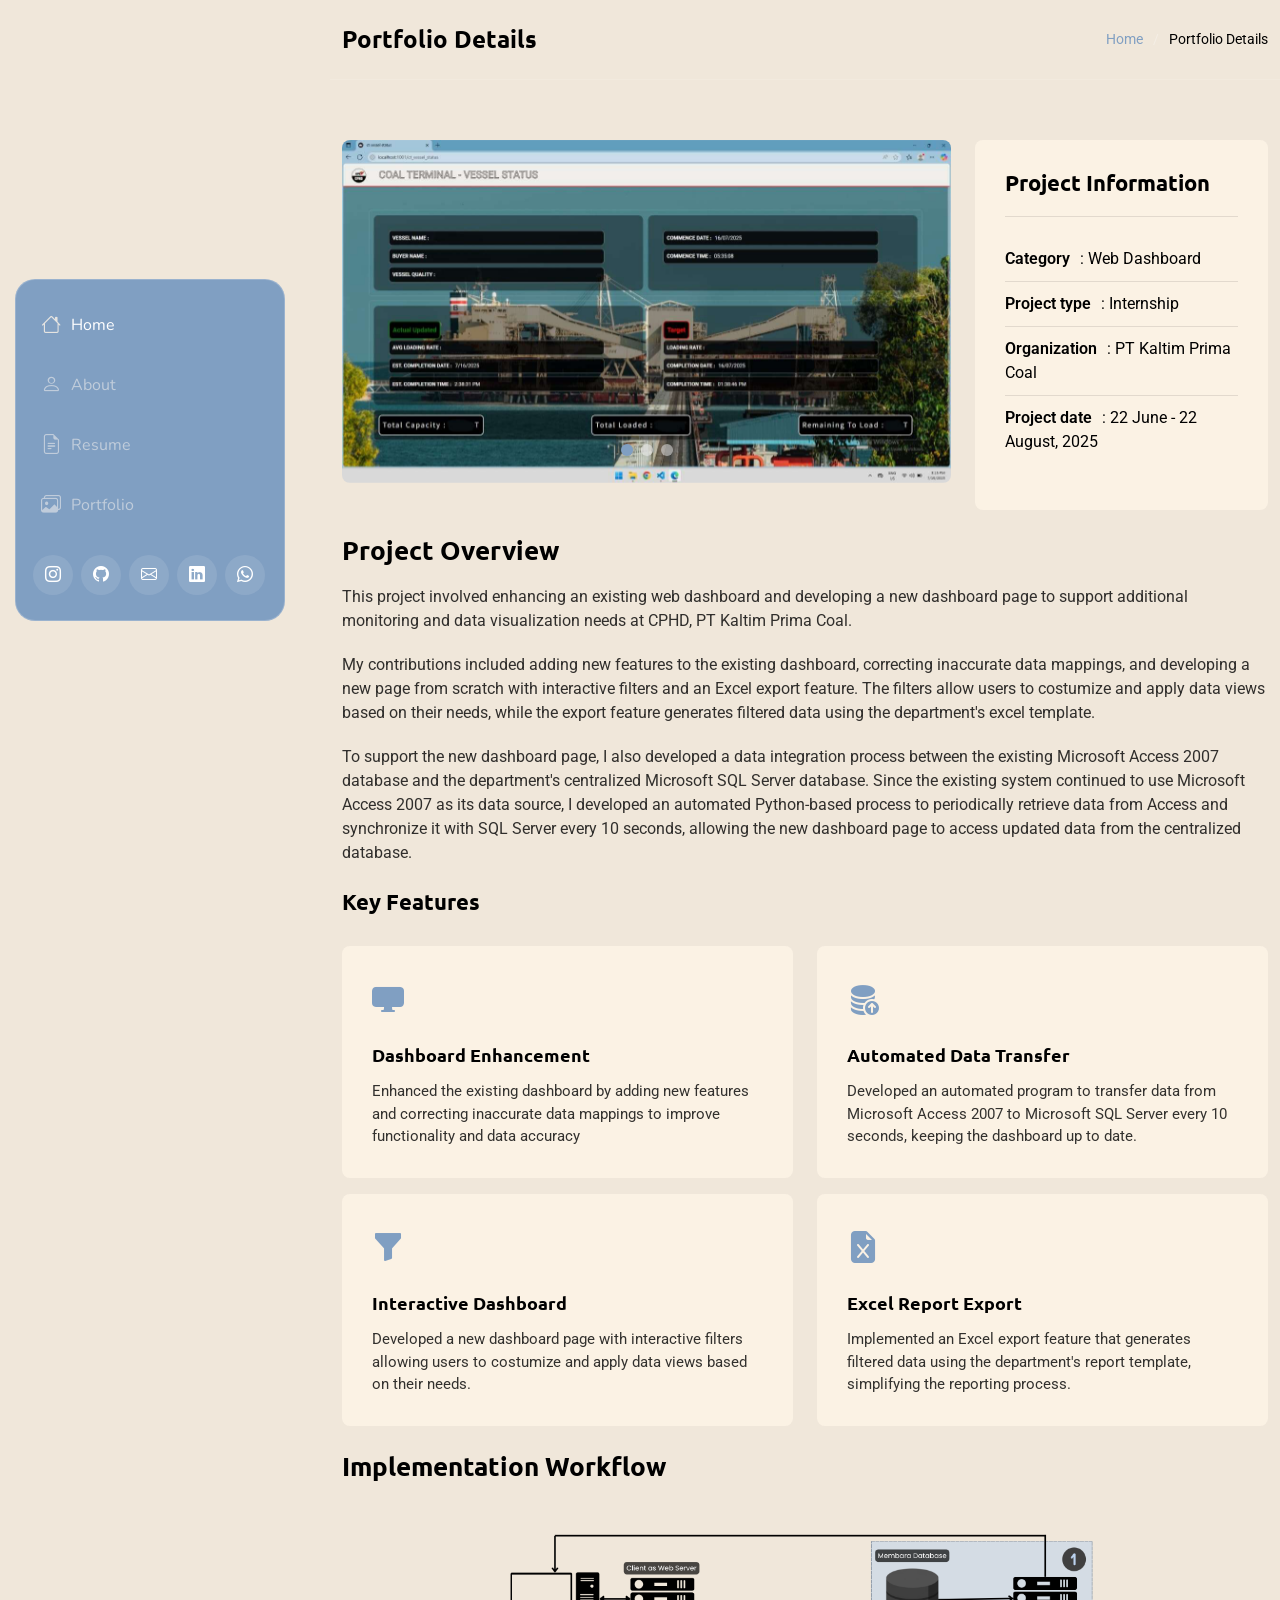
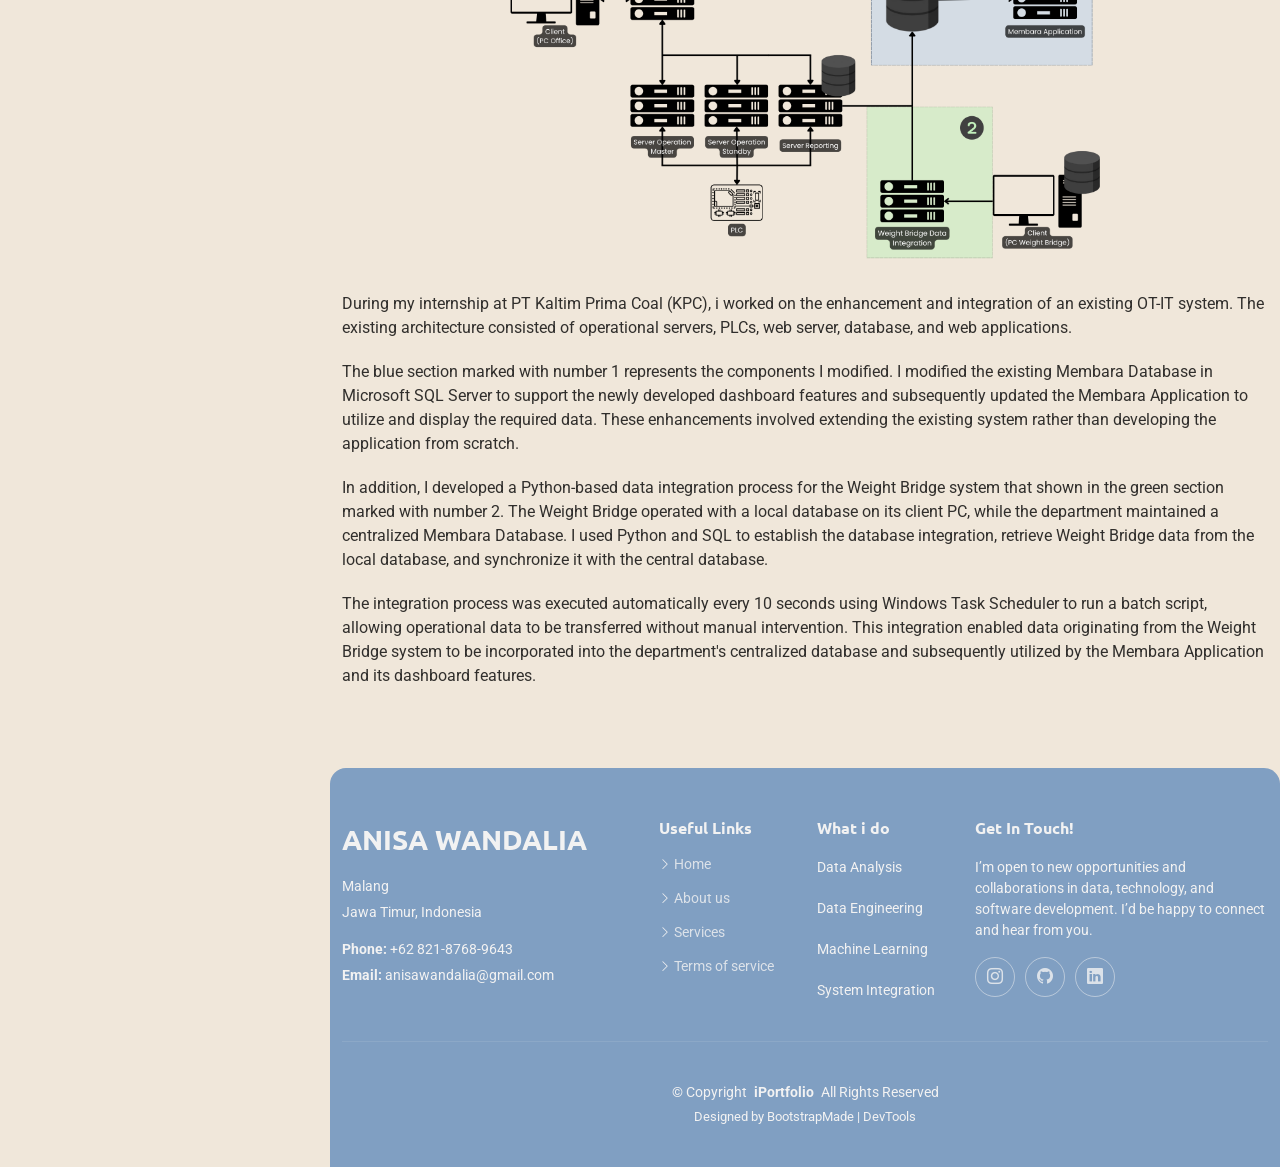
==== commit 6309295a: "adjusting" ====
--- a/portfolio1-details.html
+++ b/portfolio1-details.html
@@ -4,7 +4,7 @@
 <head>
   <meta charset="utf-8">
   <meta content="width=device-width, initial-scale=1.0" name="viewport">
-  <title>My portfolio1</title>
+  <title>Internal Web Dashboard - Internship</title>
   <meta name="description" content="">
   <meta name="keywords" content="">
 
@@ -143,7 +143,7 @@
                 My contributions included adding new features to the existing dashboard, correcting inaccurate data mappings, and developing a new page from scratch with interactive filters and an Excel export feature. The filters allow users to costumize and apply data views based on their needs, while the export feature generates filtered data using the department's excel template.
               </p>
               <p>
-                I also migrated the new page's database from Microsoft Access 2007 to Microsoft SQL Server. Since the existing system continued to use Microsoft Access 2007 as the data source, i developed an automated data transfer program to periodically retrieve data from Microsoft Access 2007 and transfer it to Microsoft SQL Server every 10 seconds, allowing the new dashboard page to access updated data from SQL Server database.
+                To support the new dashboard page, I also developed a data integration process between the existing Microsoft Access 2007 database and the department's centralized Microsoft SQL Server database. Since the existing system continued to use Microsoft Access 2007 as its data source, I developed an automated Python-based process to periodically retrieve data from Access and synchronize it with SQL Server every 10 seconds, allowing the new dashboard page to access updated data from the centralized database.
               </p>
 
               <div class="features mt-4">
@@ -184,7 +184,29 @@
               </div>
             </div>
           </div>
-
+          <div class="col-lg-12">
+            <div class="portfolio-description">
+              <h2>Implementation Workflow</h2>
+            </div>
+          </div>
+          <div class="col-lg-8 mx-auto">
+            <img src="assets/img/portfolio/KPC5.png" alt="Portfolio Image" class="img-fluid" loading="lazy">
+          </div>
+          <div class="col-lg-12">
+            <div class="portfolio-description" data-aos="fade-up" data-aos-delay="300">
+              <p>
+                During my internship at PT Kaltim Prima Coal (KPC), i worked on the enhancement and integration of an existing OT-IT system. The existing architecture consisted of operational servers, PLCs, web server, database, and web applications.
+              <p>
+                The blue section marked with number 1 represents the components I modified. I modified the existing Membara Database in Microsoft SQL Server to support the newly developed dashboard features and subsequently updated the Membara Application to utilize and display the required data. These enhancements involved extending the existing system rather than developing the application from scratch.
+              </p>
+              <p>
+                In addition, I developed a Python-based data integration process for the Weight Bridge system that shown in the green section marked with number 2. The Weight Bridge operated with a local database on its client PC, while the department maintained a centralized Membara Database. I used Python and SQL to establish the database integration, retrieve Weight Bridge data from the local database, and synchronize it with the central database.
+              </p>
+              <p>
+                The integration process was executed automatically every 10 seconds using Windows Task Scheduler to run a batch script, allowing operational data to be transferred without manual intervention. This integration enabled data originating from the Weight Bridge system to be incorporated into the department's centralized database and subsequently utilized by the Membara Application and its dashboard features.
+              </p>
+            </div>
+          </div>
         </div>
 
       </div>
@@ -194,7 +216,52 @@
   </main>
 
   <footer id="footer" class="footer position-relative">
-
+    <div class="container footer-top">
+      <div class="row gy-4">
+        <div class="col-lg-4 col-md-6 footer-about">
+          <a href="index.html" class="d-flex align-items-center">
+            <span class="sitename">Anisa Wandalia</span>
+          </a>
+          <div class="footer-contact pt-3">
+            <p>Malang</p>
+            <p>Jawa Timur, Indonesia</p>
+            <p class="mt-3"><strong>Phone:</strong> <span>+62 821-8768-9643</span></p>
+            <p><strong>Email:</strong> <span>anisawandalia@gmail.com</span></p>
+          </div>
+        </div>
+
+        <div class="col-lg-2 col-md-3 footer-links">
+          <h4>Useful Links</h4>
+          <ul>
+            <li><i class="bi bi-chevron-right"></i> <a href="#">Home</a></li>
+            <li><i class="bi bi-chevron-right"></i> <a href="#">About us</a></li>
+            <li><i class="bi bi-chevron-right"></i> <a href="#">Services</a></li>
+            <li><i class="bi bi-chevron-right"></i> <a href="#">Terms of service</a></li>
+          </ul>
+        </div>
+
+        <div class="col-lg-2 col-md-3 footer-links">
+          <h4>What i do</h4>
+          <ul>
+            <li>Data Analysis</li>
+            <li>Data Engineering</li>
+            <li>Machine Learning</li>
+            <li>System Integration</li>
+          </ul>
+        </div>
+
+        <div class="col-lg-4 col-md-12">
+          <h4>Get In Touch!</h4>
+          <p>I’m open to new opportunities and collaborations in data, technology, and software development. I’d be happy to connect and hear from you.</p>
+          <div class="social-links d-flex">
+            <a href="https://www.instagram.com/awenut_"><i class="bi bi-instagram"></i></a>
+            <a href="https://github.com/AnisaWandalia"><i class="bi bi-github"></i></a>
+            <a href="https://linkedin.com/in/anisawandalia"><i class="bi bi-linkedin"></i></a>
+          </div>
+        </div>
+
+      </div>
+    </div>
     <div class="container">
       <div class="copyright text-center ">
         <p>© <span>Copyright</span> <strong class="px-1 sitename">iPortfolio</strong> <span>All Rights Reserved</span></p>
--- a/assets/css/main.css
+++ b/assets/css/main.css
@@ -23,7 +23,7 @@
   --stripe-color: #eeeeee; /* Background color for the entire website, including individual sections */
   --default-color: #000000; /* Default color used for the majority of the text content across the entire website */
   --heading-color: #000000; /* Color for headings, subheadings and title throughout the website */
-  --accent-color: #81ae81; /* Accent color that represents your brand on the website. It's used for buttons, links, and other elements that need to stand out */
+  --accent-color: #809fc2; /* Accent color that represents your brand on the website. It's used for buttons, links, and other elements that need to stand out */
   --surface-color: #fef5e8cc; /* The surface color is used as a background of boxed elements within sections, such as cards, icon boxes, or other elements that require a visual separation from the global background. */
   --contrast-color: #f2f2f2; /* Contrast color for text, ensuring readability against backgrounds of accent, heading, or default colors. */
 } 
@@ -144,7 +144,7 @@
 # Global Header
 --------------------------------------------------------------*/
 .header {
-  --background-color: #81ae81;
+  --background-color: #809fc2;
   --contrast-color: #444444;
   color: var(--default-color);
   position: fixed;
@@ -350,16 +350,96 @@
 # Global Footer
 --------------------------------------------------------------*/
 .footer {
-  color: var(--default-color);
-  background-color: var(--background-color);
+  color: var(--contrast-color);
+  background-color: var(--accent-color);
   font-size: 14px;
   padding: 0 0 40px 0;
   position: relative;
-}
-
+  border-radius: 16px 16px 0 0;
+  overflow: hidden;
+}
+.footer .footer-top {
+  padding-top: 50px;
+}
+
+.footer .social-links a {
+  display: flex;
+  align-items: center;
+  justify-content: center;
+  width: 40px;
+  height: 40px;
+  border-radius: 50%;
+  border: 1px solid color-mix(in srgb, var(--contrast-color), transparent 50%);
+  font-size: 16px;
+  color: color-mix(in srgb, var(--contrast-color), transparent 20%);
+  margin-right: 10px;
+  transition: 0.3s;
+}
+
+.footer .social-links a:hover {
+  color: var(--contrast-color);
+  border-color: var(--contrast-color);
+}
+
+.footer h4 {
+  font-size: 16px;
+  font-weight: bold;
+  position: relative;
+  padding-bottom: 12px;
+  color: var(--contrast-color);
+}
+
+.footer .footer-links {
+  margin-bottom: 30px;
+}
+
+.footer .footer-links ul {
+  list-style: none;
+  padding: 0;
+  margin: 0;
+}
+
+.footer .footer-links ul i {
+  margin-right: 3px;
+  font-size: 12px;
+  line-height: 0;
+  color: var(--contrast-color);
+}
+
+.footer .footer-links ul li {
+  padding: 10px 0;
+  display: flex;
+  align-items: center;
+}
+
+.footer .footer-links ul li:first-child {
+  padding-top: 0;
+}
+
+.footer .footer-links ul a {
+  display: inline-block;
+  color: color-mix(in srgb, var(--contrast-color), transparent 20%);
+  line-height: 1;
+}
+
+.footer .footer-links ul a:hover {
+  color: var(--contrast-color);
+}
+
+.footer .footer-about a {
+  color: var(--contrast-color);
+  font-size: 28px;
+  font-weight: 600;
+  text-transform: uppercase;
+  font-family: var(--heading-font);
+}
+
+.footer .footer-contact p {
+  margin-bottom: 5px;
+}
 .footer .copyright {
   padding-top: 40px;
-  border-top: 1px solid color-mix(in srgb, var(--default-color), transparent 90%);
+  border-top: 1px solid color-mix(in srgb, var(--contrast-color), transparent 90%);
 }
 
 .footer .copyright p {
@@ -370,8 +450,11 @@
   margin-top: 4px;
   font-size: 13px;
   text-align: center;
-}
-
+  
+}
+.footer .credits a{
+  color: var(--contrast-color);
+}
 /*--------------------------------------------------------------
 # Preloader
 --------------------------------------------------------------*/
@@ -968,7 +1051,9 @@
     padding-left: 0;
   }
 }
-
+.about .about-content p{
+  text-align: justify;
+}
 .about .about-content .section-header {
   margin-bottom: 2rem;
 }
@@ -999,7 +1084,7 @@
 }
 
 .about .about-content .description {
-  margin-bottom: 2.5rem;
+  margin-bottom: 1rem;
 }
 
 .about .about-content .description p {
@@ -1051,14 +1136,14 @@
 }
 
 .about .details-grid {
-  margin-bottom: 2.5rem;
+  margin-bottom: 1rem;
 }
 
 .about .details-grid .detail-row {
   display: grid;
   grid-template-columns: 1fr 1fr;
-  gap: 2rem;
-  margin-bottom: 1.5rem;
+  gap: 1rem;
+  margin-bottom: 1rem;
 }
 
 @media (max-width: 768px) {
@@ -1071,6 +1156,23 @@
 .about .details-grid .detail-row:last-child {
   margin-bottom: 0;
 }
+
+.about .details-grid .detail-item {
+  align-items: center;
+  padding: 15px;
+  background: var(--surface-color);
+  border-radius: 16px;
+  border: 1px solid color-mix(in srgb, var(--default-color), transparent 92%);
+  transition: all 0.3s ease;
+  box-shadow: 0 8px 24px rgba(0, 0, 0, 0.08);
+}
+
+.about .details-grid .detail-item:hover {
+  border-color: var(--accent-color);
+  transform: translateY(-3px);
+  box-shadow: 0 8px 24px rgba(0, 0, 0, 0.15);
+}
+
 
 .about .details-grid .detail-item .detail-label {
   display: block;
@@ -1404,7 +1506,9 @@
   box-shadow: 0 0 20px rgba(0, 0, 0, 0.1);
   height: 100%;
 }
-
+.resume .resume-side p {
+  text-align: justify;
+}
 .resume .resume-side .profile-img {
   text-align: center;
 }
@@ -1458,6 +1562,9 @@
 }
 
 .resume .resume-section {
+  text-align: justify;
+}
+.resume .resume-section {
   margin-bottom: 3rem;
 }
 
@@ -1477,6 +1584,7 @@
   border-left: 2px solid color-mix(in srgb, var(--accent-color), transparent 80%);
   margin-bottom: 2rem;
   position: relative;
+  text-align: left;
 }
 
 .resume .resume-section .resume-item:before {
@@ -1611,16 +1719,19 @@
   transition: 0.4s;
   position: relative;
   overflow: hidden;
-  border-radius: 12px;
-  box-shadow: 0 5px 20px rgba(0, 0, 0, 0.08);
+  border-radius: 16px;
+  box-shadow: 0 5px 20px rgba(0, 0, 0, 0.3);
   height: 100%;
-}
-
+  border: 4px double color-mix(in srgb, var(--default-color), transparent 96%);
+}
 .portfolio .portfolio-wrap img {
   transition: transform 0.6s cubic-bezier(0.215, 0.61, 0.355, 1);
   width: 100%;
   height: 350px;
   object-fit: cover;
+  border-radius: 16px;
+  border: 1px solid color-mix(in srgb, var(--default-color), transparent 92%);
+  transition: all 0.3s ease;
 }
 
 .portfolio .portfolio-wrap .portfolio-info {
@@ -1683,6 +1794,9 @@
 
 .portfolio .portfolio-wrap:hover {
   transform: translateY(-5px);
+  border-color: var(--accent-color);
+  transform: translateY(-3px);
+  box-shadow: 0 8px 24px rgba(0, 0, 0, 0.3);
 }
 
 .portfolio .portfolio-wrap:hover img {
@@ -2183,7 +2297,7 @@
   padding: 3rem;
   border-radius: 1rem;
   height: 100%;
-  box-shadow: 0 0 25px rgba(0, 0, 0, 0.05);
+  box-shadow: 0 0 25px rgba(0, 0, 0, 0.3);
 }
 
 @media (max-width: 992px) {
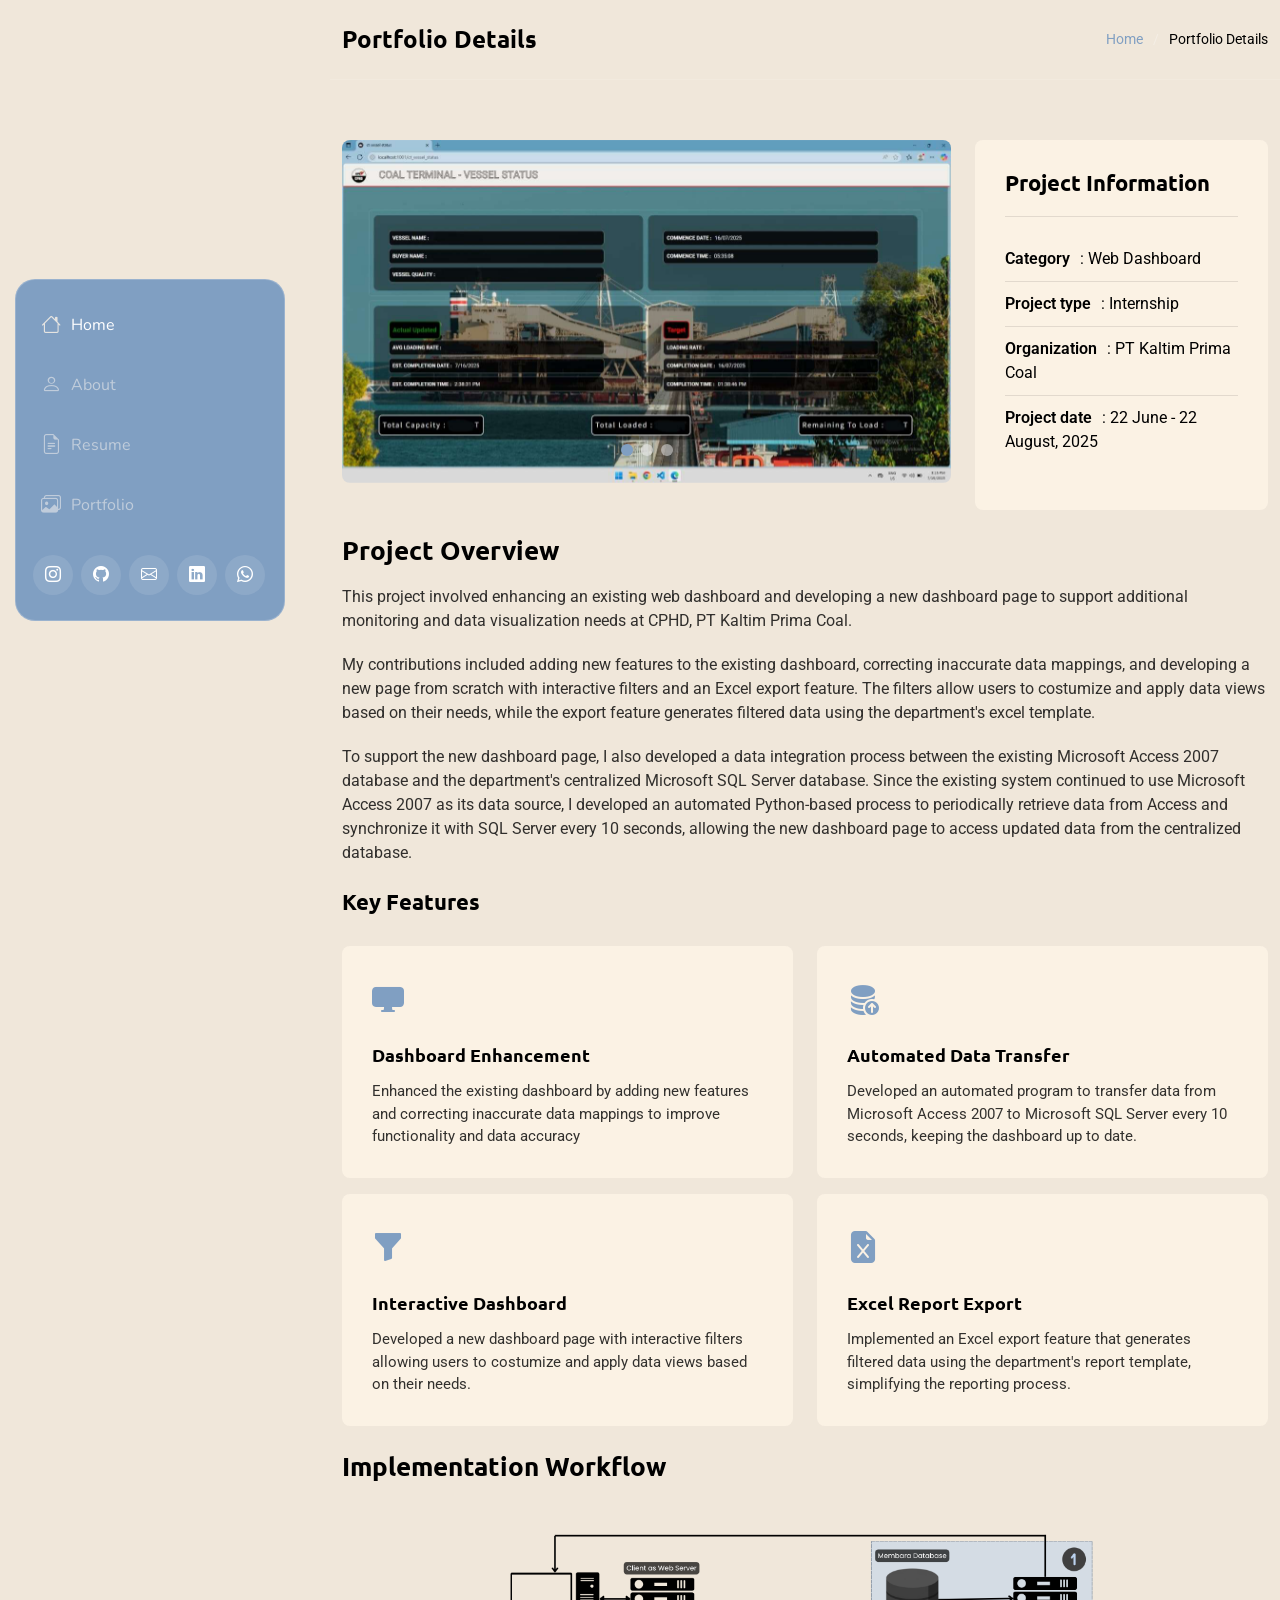
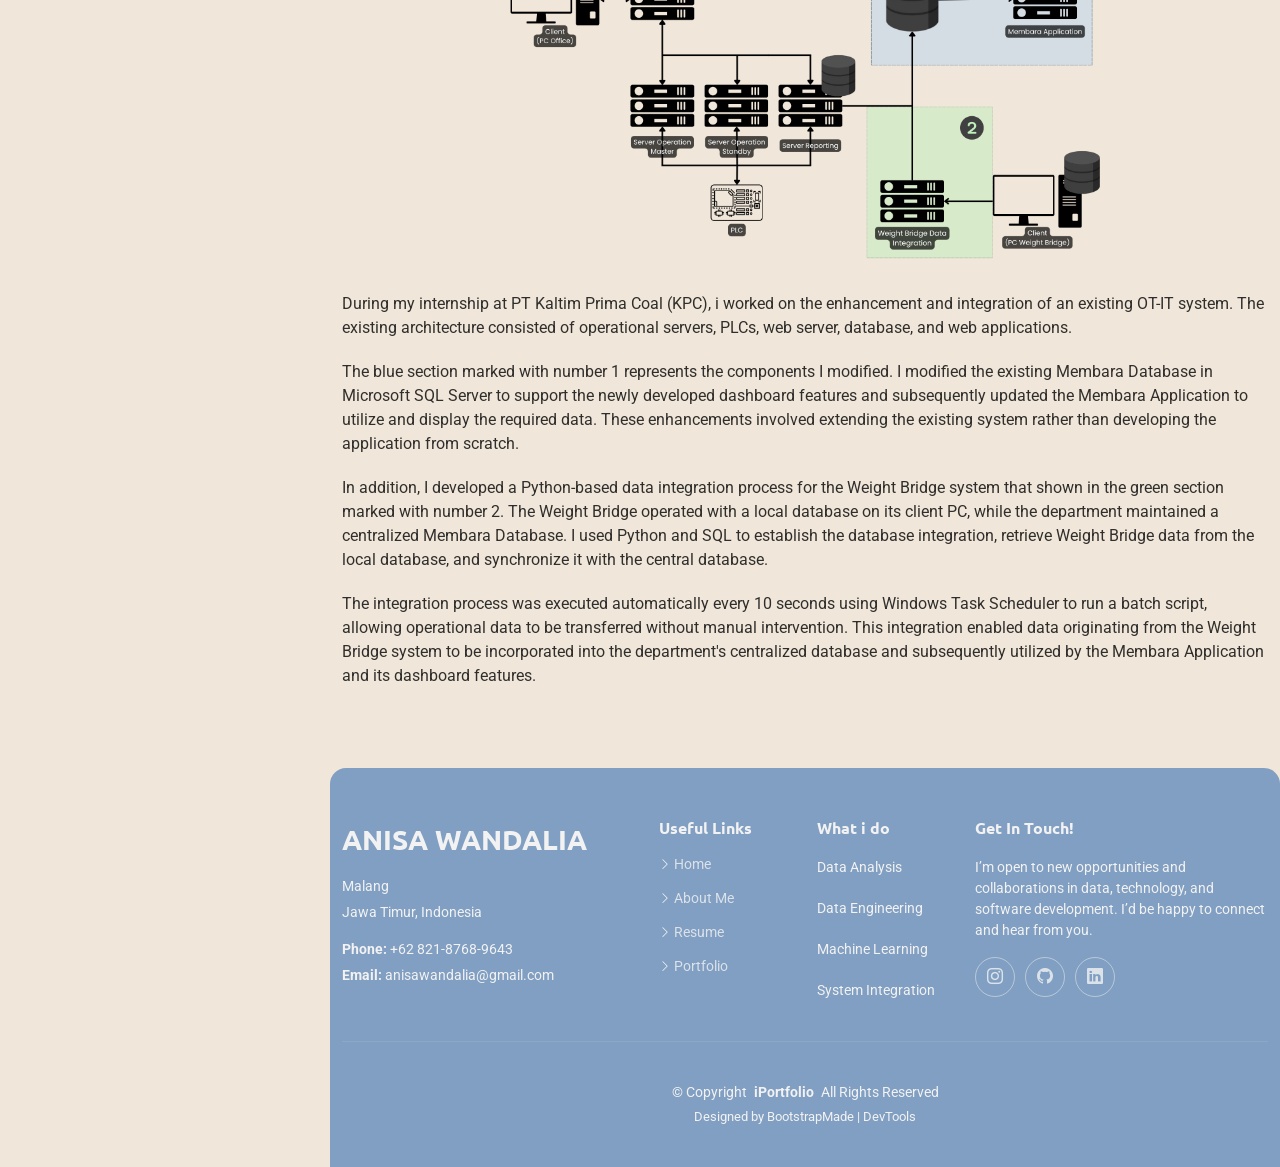
==== commit 97f9b63f: "adjusting portfolio" ====
--- a/portfolio1-details.html
+++ b/portfolio1-details.html
@@ -233,10 +233,10 @@
         <div class="col-lg-2 col-md-3 footer-links">
           <h4>Useful Links</h4>
           <ul>
-            <li><i class="bi bi-chevron-right"></i> <a href="#">Home</a></li>
-            <li><i class="bi bi-chevron-right"></i> <a href="#">About us</a></li>
-            <li><i class="bi bi-chevron-right"></i> <a href="#">Services</a></li>
-            <li><i class="bi bi-chevron-right"></i> <a href="#">Terms of service</a></li>
+            <li><i class="bi bi-chevron-right"></i> <a href="#hero">Home</a></li>
+            <li><i class="bi bi-chevron-right"></i> <a href="#about">About Me</a></li>
+            <li><i class="bi bi-chevron-right"></i> <a href="#resume">Resume</a></li>
+            <li><i class="bi bi-chevron-right"></i> <a href="#portfolio">Portfolio</a></li>
           </ul>
         </div>
 
@@ -262,6 +262,7 @@
 
       </div>
     </div>
+
     <div class="container">
       <div class="copyright text-center ">
         <p>© <span>Copyright</span> <strong class="px-1 sitename">iPortfolio</strong> <span>All Rights Reserved</span></p>
--- a/assets/css/main.css
+++ b/assets/css/main.css
@@ -1650,167 +1650,237 @@
   }
 }
 
-.portfolio .filters-wrapper {
-  background-color: color-mix(in srgb, var(--surface-color), var(--default-color) 3%);
-  padding: 30px;
-  border-radius: 10px;
-  box-shadow: 0 5px 25px rgba(0, 0, 0, 0.05);
-}
-
-@media (max-width: 991px) {
-  .portfolio .filters-wrapper {
-    padding: 20px;
-  }
-}
-
-.portfolio .portfolio-filters {
-  padding: 0;
-  margin: 0;
-  list-style: none;
-  display: flex;
-  flex-direction: column;
-  gap: 10px;
-}
-
-@media (max-width: 991px) {
-  .portfolio .portfolio-filters {
-    flex-direction: row;
-    flex-wrap: wrap;
-    justify-content: center;
-  }
-}
-
-.portfolio .portfolio-filters li {
-  cursor: pointer;
-  padding: 12px 20px;
-  font-size: 16px;
-  font-weight: 500;
-  line-height: 1;
-  color: var(--default-color);
-  transition: all 0.3s ease-in-out;
-  border-radius: 6px;
-  background: transparent;
+.portfolio .portfolio-card {
   position: relative;
-  border-left: 3px solid transparent;
-}
-
-@media (max-width: 991px) {
-  .portfolio .portfolio-filters li {
-    padding: 8px 16px;
-    border: 1px solid color-mix(in srgb, var(--accent-color), transparent 80%);
-    border-left-width: 3px;
-  }
-}
-
-.portfolio .portfolio-filters li:hover {
-  color: var(--accent-color);
-  background-color: color-mix(in srgb, var(--accent-color), transparent 90%);
-  border-left-color: color-mix(in srgb, var(--accent-color), transparent 50%);
-}
-
-.portfolio .portfolio-filters li.filter-active {
-  color: var(--accent-color);
-  background-color: color-mix(in srgb, var(--accent-color), transparent 90%);
-  border-left-color: var(--accent-color);
-  font-weight: 600;
-}
-
-.portfolio .portfolio-wrap {
-  transition: 0.4s;
+  height: 100%;
+  overflow: hidden;
+
+  background: var(--surface-color);
+
+  border: 1px solid color-mix(
+    in srgb,
+    var(--default-color),
+    transparent 88%
+  );
+
+  border-radius: 16px;
+
+  box-shadow: 0 5px 20px rgba(0, 0, 0, 0.15);
+
+  transition: all 0.4s ease;
+}
+
+.portfolio .portfolio-card:hover {
+  transform: translateY(-5px);
+
+  border-color: var(--accent-color);
+
+  box-shadow: 0 10px 30px rgba(0, 0, 0, 0.2);
+}
+
+.portfolio .card-image {
   position: relative;
   overflow: hidden;
-  border-radius: 16px;
-  box-shadow: 0 5px 20px rgba(0, 0, 0, 0.3);
-  height: 100%;
-  border: 4px double color-mix(in srgb, var(--default-color), transparent 96%);
-}
-.portfolio .portfolio-wrap img {
-  transition: transform 0.6s cubic-bezier(0.215, 0.61, 0.355, 1);
+}
+
+.portfolio .card-image img {
+  display: block;
+
   width: 100%;
   height: 350px;
+
   object-fit: cover;
-  border-radius: 16px;
-  border: 1px solid color-mix(in srgb, var(--default-color), transparent 92%);
-  transition: all 0.3s ease;
-}
-
-.portfolio .portfolio-wrap .portfolio-info {
+
+  transition:
+    transform 0.6s cubic-bezier(0.215, 0.61, 0.355, 1);
+}
+
+.portfolio .portfolio-card:hover .card-image img {
+  transform: scale(1.05);
+}
+
+.portfolio .card-image .overlay {
   position: absolute;
-  bottom: 0;
+
+  top: 0;
   left: 0;
   right: 0;
-  padding: 25px;
-  background: linear-gradient(to top, rgba(0, 0, 0, 0.8) 0%, rgba(0, 0, 0, 0.4) 60%, rgba(0, 0, 0, 0) 100%);
-  z-index: 3;
-  transition: all 0.4s cubic-bezier(0.215, 0.61, 0.355, 1);
-  transform: translateY(20px);
-  opacity: 0;
-}
-
-.portfolio .portfolio-wrap .portfolio-info .content {
-  transition: all 0.4s cubic-bezier(0.215, 0.61, 0.355, 1);
-  transform: translateY(20px);
-}
-
-.portfolio .portfolio-wrap .portfolio-info .category {
-  display: inline-block;
-  color: var(--accent-color);
-  font-size: 14px;
-  font-weight: 500;
-  text-transform: uppercase;
-  letter-spacing: 1px;
-  margin-bottom: 8px;
-}
-
-.portfolio .portfolio-wrap .portfolio-info h4 {
-  font-size: 20px;
-  color: var(--contrast-color);
-  font-weight: 700;
-  margin-bottom: 15px;
-}
-
-.portfolio .portfolio-wrap .portfolio-info .portfolio-links {
-  display: flex;
-  gap: 12px;
-}
-
-.portfolio .portfolio-wrap .portfolio-info .portfolio-links a {
-  color: var(--contrast-color);
-  width: 40px;
-  height: 40px;
+  bottom: 0;
+
   display: flex;
   align-items: center;
   justify-content: center;
-  background-color: color-mix(in srgb, var(--accent-color), transparent 30%);
+
+  background: rgba(0, 0, 0, 0.35);
+
+  opacity: 0;
+
+  transition: opacity 0.3s ease;
+}
+
+.portfolio .portfolio-card:hover .card-image .overlay {
+  opacity: 1;
+}
+
+.portfolio .icon-btn {
+  width: 45px;
+  height: 45px;
+
+  display: flex;
+  align-items: center;
+  justify-content: center;
+
+  color: var(--contrast-color);
+
+  background-color: var(--accent-color);
+
   border-radius: 50%;
+
   font-size: 18px;
-  transition: 0.3s;
-}
-
-.portfolio .portfolio-wrap .portfolio-info .portfolio-links a:hover {
+
+  text-decoration: none;
+
+  transition: all 0.3s ease;
+}
+
+.portfolio .icon-btn:hover {
+  transform: scale(1.1);
+
+  color: var(--contrast-color);
+
   background-color: var(--accent-color);
-  transform: translateY(-3px);
-}
-
-.portfolio .portfolio-wrap:hover {
-  transform: translateY(-5px);
-  border-color: var(--accent-color);
-  transform: translateY(-3px);
-  box-shadow: 0 8px 24px rgba(0, 0, 0, 0.3);
-}
-
-.portfolio .portfolio-wrap:hover img {
-  transform: scale(1.08);
-}
-
-.portfolio .portfolio-wrap:hover .portfolio-info {
-  transform: translateY(0);
-  opacity: 1;
-}
-
-.portfolio .portfolio-wrap:hover .portfolio-info .content {
-  transform: translateY(0);
-}
+}
+
+.portfolio .card-image .tag {
+  position: absolute;
+
+  top: 15px;
+  left: 15px;
+
+  padding: 6px 12px;
+
+  color: var(--contrast-color);
+
+  background: linear-gradient(135deg, var(--accent-color), color-mix(in srgb, var(--accent-color), var(--heading-color) 20%));
+
+  border-radius: 20px;
+
+  font-size: 12px;
+  font-weight: 600;
+
+  text-transform: uppercase;
+  letter-spacing: 0.5px;
+}
+
+.portfolio .card-content {
+  padding: 22px;
+}
+
+.portfolio .card-content .meta {
+  display: flex;
+  align-items: center;
+  justify-content: space-between;
+
+  margin-bottom: 10px;
+}
+
+.portfolio .card-content .category {
+  color: var(--accent-color);
+  font-size: 14px;
+  font-weight: 600;
+  text-transform: uppercase;
+  letter-spacing: 0.8px;
+}
+
+.portfolio .card-content .year {
+  color: color-mix(
+    in srgb,
+    var(--default-color),
+    transparent 30%
+  );
+
+  font-size: 14px;
+  font-weight: 500;
+}
+
+.portfolio .card-content h3 {
+  margin: 0 0 10px 0;
+  color: var(--heading-color);
+  font-size: 21px;
+  font-weight: 700;
+}
+
+.portfolio .card-content p {
+  margin-bottom: 18px;
+  color: var(--default-color);
+  font-size: 14px;
+  line-height: 1.6;
+}
+
+.portfolio .tech-stack {
+  display: flex;
+  flex-wrap: wrap;
+  gap: 7px;
+
+  margin-bottom: 20px;
+  
+}
+.portfolio .card-bottom {
+  display: flex;
+  align-items: center;
+  justify-content: space-between;
+  gap: 15px;
+  margin-top: 20px;
+}
+
+.portfolio .tech-stack {
+  display: flex;
+  flex-wrap: wrap;
+  gap: 7px;
+  margin-bottom: 0;
+}
+
+.portfolio .view-project {
+  flex-shrink: 0;
+  white-space: nowrap;
+}
+
+.portfolio .tech-stack span {
+  padding: 5px 10px;
+  background: linear-gradient(135deg, var(--accent-color), color-mix(in srgb, var(--accent-color), var(--heading-color) 20%));
+  border-radius: 10px;
+  font-size: 12px;
+  font-weight: 500;
+  color: var(--contrast-color);
+  letter-spacing: 0.5px;
+}
+
+.portfolio .view-project {
+  display: inline-flex;
+  align-items: center;
+  gap: 7px;
+  color: var(--accent-color);
+  font-size: 14px;
+  font-weight: 600;
+  text-decoration: none;
+  transition: all 0.3s ease;
+  
+}
+
+
+
+.portfolio .view-project:hover {
+  color: var(--accent-color);
+}
+
+.portfolio .view-project i {
+  transition: transform 0.3s ease;
+}
+
+.portfolio .view-project:hover i {
+  transform: translateX(5px);
+}
+
 
 /*--------------------------------------------------------------
 # Services Section
